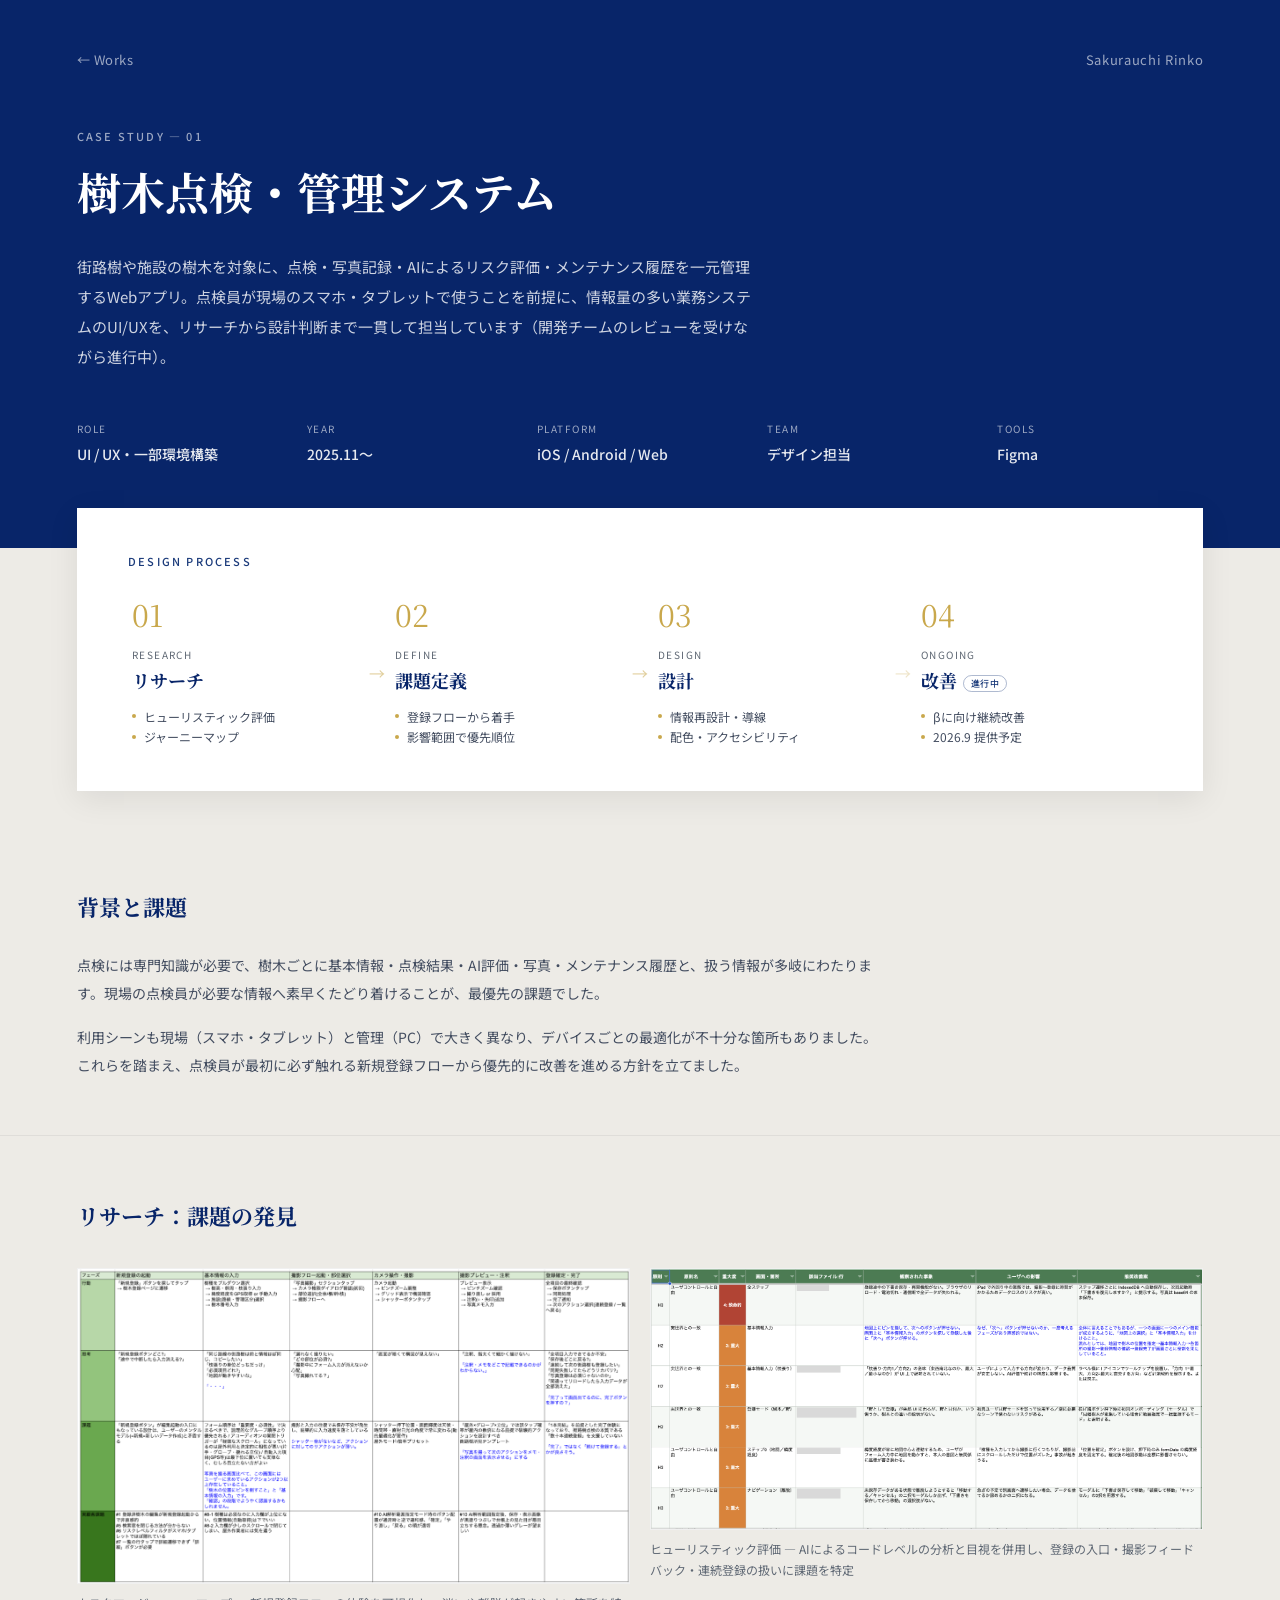
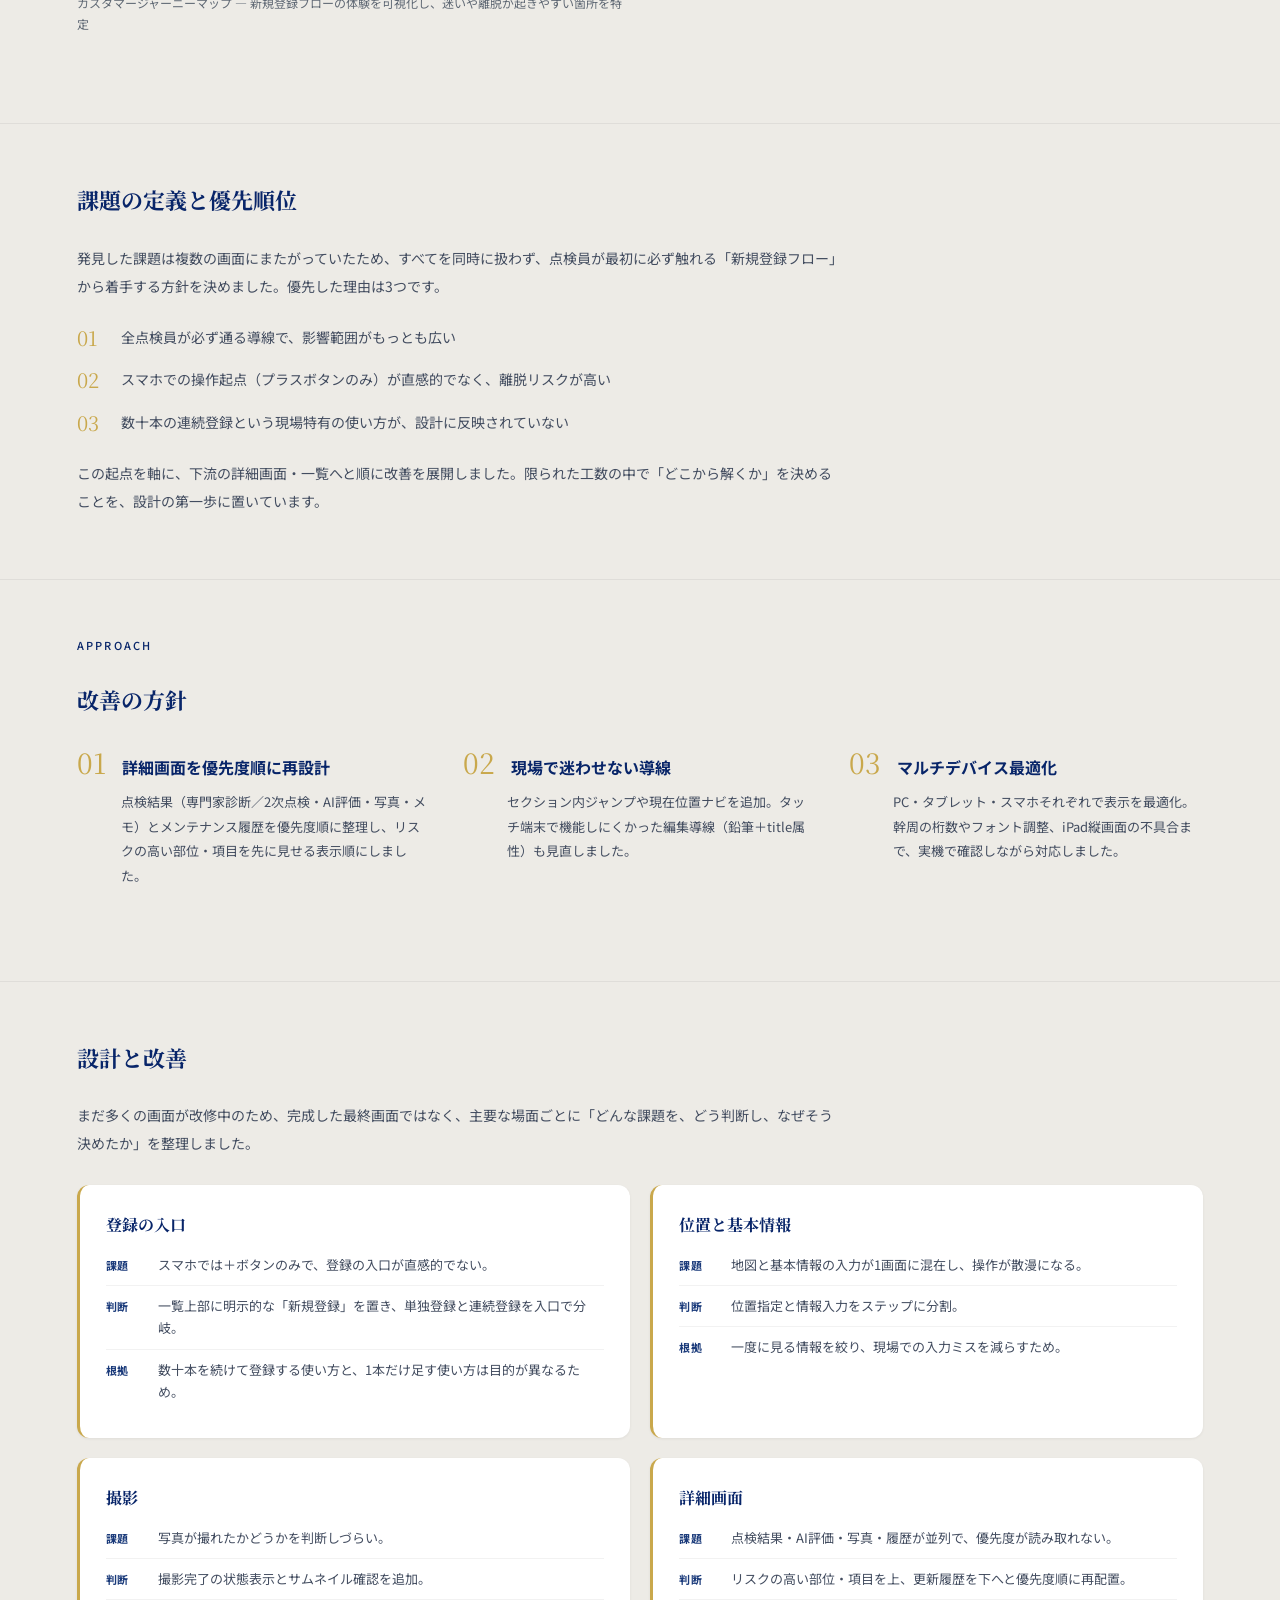
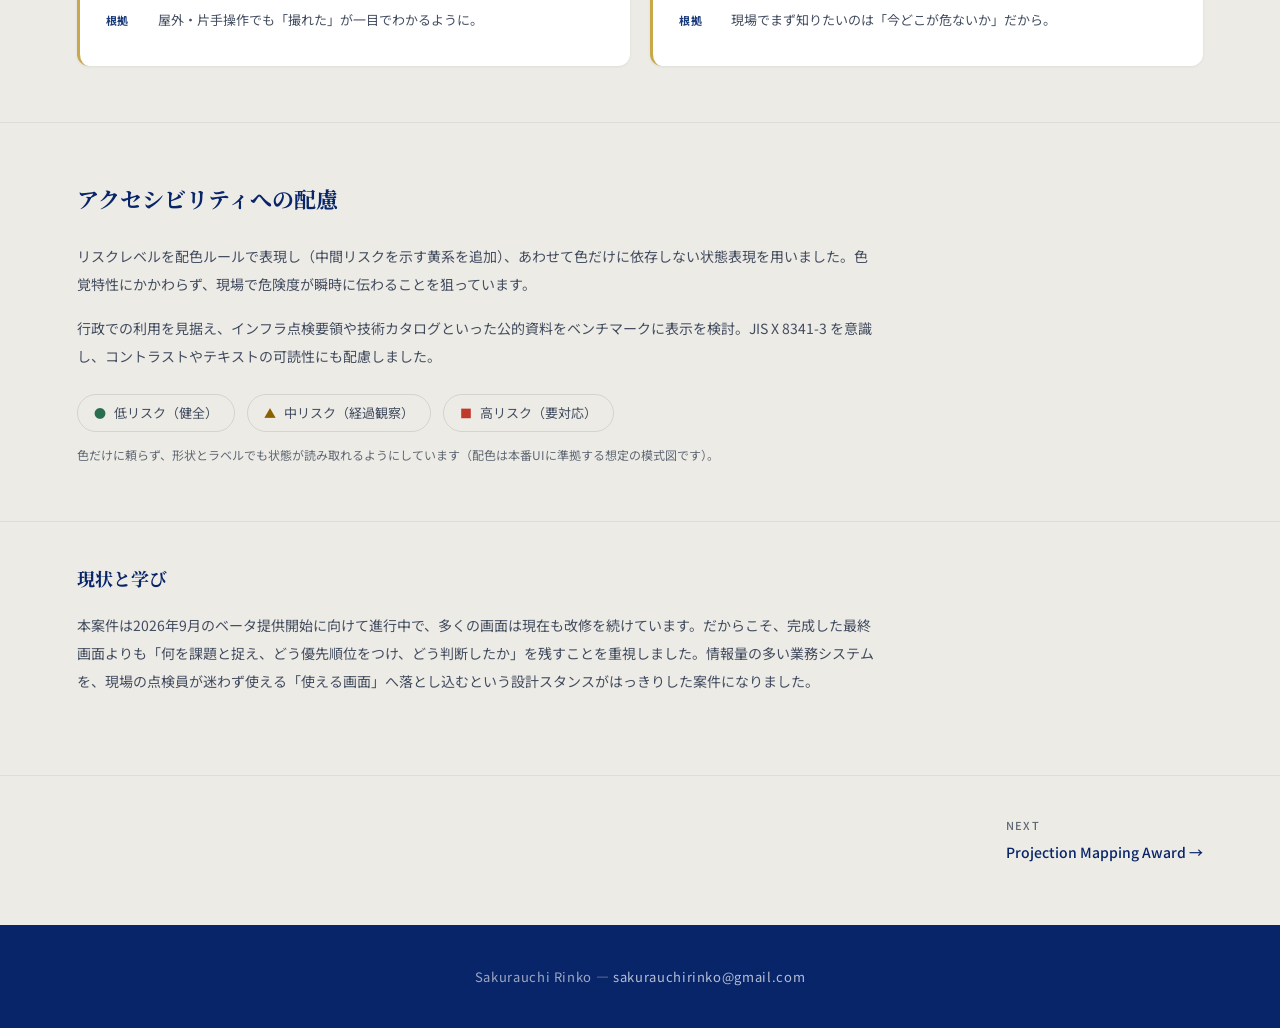
==== case01.html @ c433dda2 "Add portfolio site UI/UX・Webデザイン・グラフィックのポートフォリオ（静的HTML/CSS）。 トップページとケーススタディ4件で構成。  - 全ページで WCAG 2.1 " ====
<!DOCTYPE html>
<html lang="ja">
<head>
<meta charset="UTF-8">
<meta name="viewport" content="width=device-width, initial-scale=1.0">
<title>樹木点検・管理システム — Sakurauchi Rinko</title>
<meta name="description" content="樹木の点検・写真記録・AIリスク評価を一元管理する業務Webアプリのケーススタディ。ヒューリスティック評価とジャーニーマップによるリサーチから、課題の優先順位づけ、設計判断までを担当。">
<link rel="preconnect" href="https://fonts.googleapis.com">
<link rel="preconnect" href="https://fonts.gstatic.com" crossorigin>
<link href="https://fonts.googleapis.com/css2?family=Noto+Sans+JP:wght@300;400;500;700&family=Noto+Serif+JP:wght@400;700&display=swap" rel="stylesheet">
<link rel="stylesheet" href="style.css">
<style>
/* ── case01 rebuild: scoped styles (uses the tokens defined on :root in style.css) ── */

/* Hero: process overview diagram */
.process-hero {
  margin: 0 var(--content-px);
  transform: translateY(-40px);
  background: var(--white);
  box-shadow: 0 8px 30px rgba(0,0,0,0.08);
  padding: 44px clamp(24px, 4vw, 56px);
}
.process-hero__eyebrow {
  font-size: 11px; letter-spacing: 0.2em; font-weight: 500;
  color: var(--label); text-transform: uppercase; margin-bottom: 28px;
}
.process-flow { display: flex; align-items: flex-start; gap: 6px; }
.process-step { flex: 1 1 0; padding: 0 4px; min-width: 0; }
.process-step__num {
  font-family: var(--serif); font-size: 30px; font-weight: 400;
  color: var(--gold); line-height: 1;
}
.process-step__en {
  font-size: 10px; letter-spacing: 0.14em; color: var(--text-muted);
  text-transform: uppercase; margin-top: 12px;
}
.process-step__title {
  font-family: var(--serif); font-size: 18px; font-weight: 700;
  color: var(--navy); margin: 4px 0 14px; line-height: 1.35;
}
.process-step__tag {
  font-family: var(--sans); font-size: 9px; font-weight: 500;
  letter-spacing: 0.04em; color: var(--label);
  border: 1px solid rgba(26,58,122,0.35); border-radius: 100px;
  padding: 1px 7px; margin-left: 6px; white-space: nowrap; vertical-align: middle;
}
.process-step__list { list-style: none; }
.process-step__list li {
  font-size: 12px; line-height: 1.7; color: var(--text-body);
  position: relative; padding-left: 12px;
}
.process-step__list li::before {
  content: ''; position: absolute; left: 0; top: 0.65em;
  width: 4px; height: 4px; border-radius: 50%; background: var(--gold);
}
.process-arrow {
  align-self: center; color: var(--gold); font-size: 16px;
  flex: 0 0 auto; opacity: 0.55; line-height: 1;
}
.process-arrow--dim { opacity: 0.3; }

/* Narrative blocks */
.cs-block { padding: 56px var(--content-px); border-top: 1px solid rgba(0,0,0,0.06); }
.cs-block--flush { border-top: none; }
.cs-block__inner { max-width: 800px; }
.cs-block__inner--wide { max-width: none; }
.cs-lead { font-size: 14px; line-height: 2; max-width: 760px; margin-bottom: 8px; }

/* Prioritisation reasons */
.cs-reasons { list-style: none; margin: 24px 0; }
.cs-reasons li {
  position: relative; padding-left: 44px; margin-bottom: 16px;
  font-size: 14px; line-height: 1.9; color: var(--text-body);
  counter-increment: r;
}
.cs-reasons { counter-reset: r; }
.cs-reasons li::before {
  content: "0" counter(r);
  position: absolute; left: 0; top: 0;
  font-family: var(--serif); font-size: 20px; color: var(--gold); line-height: 1.4;
}

/* Design directions (reuses .approach-item from style.css) */
.cs-approach-grid { display: grid; grid-template-columns: repeat(3, 1fr); gap: 32px; margin-top: 28px; }

/* Design decisions: 課題 → 判断 → 根拠 cards */
.cs-decisions { display: grid; grid-template-columns: 1fr 1fr; gap: 20px; margin-top: 28px; }
.cs-decision {
  background: var(--white); border-radius: 12px; padding: 26px;
  box-shadow: var(--card-shadow); border-left: 3px solid var(--gold);
}
.cs-decision__title {
  font-family: var(--serif); font-size: 16px; font-weight: 700;
  color: var(--navy); margin-bottom: 14px;
}
.cs-reason > div {
  display: grid; grid-template-columns: 40px 1fr; gap: 12px;
  padding: 9px 0; border-top: 1px solid rgba(0,0,0,0.05);
}
.cs-reason > div:first-child { border-top: none; padding-top: 0; }
.cs-reason dt {
  font-size: 11px; font-weight: 700; letter-spacing: 0.06em;
  color: var(--label); padding-top: 2px;
}
.cs-reason dd { font-size: 13px; line-height: 1.7; color: var(--text-body); }

/* Accessibility status chips */
.cs-status { display: flex; flex-wrap: wrap; gap: 12px; margin-top: 24px; }
.cs-status__item {
  display: flex; align-items: center; gap: 8px;
  border: 1px solid rgba(0,0,0,0.1); border-radius: 100px;
  padding: 6px 16px; font-size: 13px; color: var(--text-body);
}
.cs-status__sym { font-size: 12px; font-weight: 700; line-height: 1; }
.cs-status__cap { font-size: 12px; color: var(--text-muted); margin-top: 12px; }

@media (max-width: 768px) {
  .process-hero { margin: 0 16px; transform: translateY(-24px); padding: 30px 22px; }
  .process-flow { flex-wrap: wrap; gap: 8px 6px; }
  .process-step { flex: 0 0 calc(50% - 3px); margin-bottom: 18px; }
  .process-arrow { display: none; }
  .cs-approach-grid { grid-template-columns: 1fr; gap: 28px; }
  .cs-decisions { grid-template-columns: 1fr; }
}
</style>
</head>
<body>

<header class="case-header">
  <a href="index.html" class="case-header__back">← Works</a>
  <span class="case-header__name">Sakurauchi Rinko</span>
</header>

<section class="case-intro">
  <p class="case-intro__label">CASE STUDY — 01</p>
  <h1 class="case-intro__title">樹木点検・管理システム</h1>
  <p class="case-intro__desc">街路樹や施設の樹木を対象に、点検・写真記録・AIによるリスク評価・メンテナンス履歴を一元管理するWebアプリ。点検員が現場のスマホ・タブレットで使うことを前提に、情報量の多い業務システムのUI/UXを、リサーチから設計判断まで一貫して担当しています（開発チームのレビューを受けながら進行中）。</p>
  <div class="case-intro__meta">
    <div><p class="case-meta__label">ROLE</p><p class="case-meta__value">UI / UX・一部環境構築</p></div>
    <div><p class="case-meta__label">YEAR</p><p class="case-meta__value">2025.11〜</p></div>
    <div><p class="case-meta__label">PLATFORM</p><p class="case-meta__value">iOS / Android / Web</p></div>
    <div><p class="case-meta__label">TEAM</p><p class="case-meta__value">デザイン担当</p></div>
    <div><p class="case-meta__label">TOOLS</p><p class="case-meta__value">Figma</p></div>
  </div>
</section>

<!-- HERO: プロセス俯瞰図（リサーチ → 課題定義 → 設計 → 改善） -->
<div class="process-hero">
  <p class="process-hero__eyebrow">Design Process</p>
  <div class="process-flow">
    <div class="process-step">
      <span class="process-step__num" aria-hidden="true">01</span>
      <p class="process-step__en">Research</p>
      <p class="process-step__title">リサーチ</p>
      <ul class="process-step__list">
        <li>ヒューリスティック評価</li>
        <li>ジャーニーマップ</li>
      </ul>
    </div>
    <span class="process-arrow" aria-hidden="true">→</span>
    <div class="process-step">
      <span class="process-step__num" aria-hidden="true">02</span>
      <p class="process-step__en">Define</p>
      <p class="process-step__title">課題定義</p>
      <ul class="process-step__list">
        <li>登録フローから着手</li>
        <li>影響範囲で優先順位</li>
      </ul>
    </div>
    <span class="process-arrow" aria-hidden="true">→</span>
    <div class="process-step">
      <span class="process-step__num" aria-hidden="true">03</span>
      <p class="process-step__en">Design</p>
      <p class="process-step__title">設計</p>
      <ul class="process-step__list">
        <li>情報再設計・導線</li>
        <li>配色・アクセシビリティ</li>
      </ul>
    </div>
    <span class="process-arrow process-arrow--dim" aria-hidden="true">→</span>
    <div class="process-step">
      <span class="process-step__num" aria-hidden="true">04</span>
      <p class="process-step__en">Ongoing</p>
      <p class="process-step__title">改善<span class="process-step__tag">進行中</span></p>
      <ul class="process-step__list">
        <li>βに向け継続改善</li>
        <li>2026.9 提供予定</li>
      </ul>
    </div>
  </div>
</div>

<!-- 03 背景と課題 -->
<section class="cs-block cs-block--flush">
  <div class="cs-block__inner">
    <h2 class="overview__heading">背景と課題</h2>
    <div class="overview__text">
      <p>点検には専門知識が必要で、樹木ごとに基本情報・点検結果・AI評価・写真・メンテナンス履歴と、扱う情報が多岐にわたります。現場の点検員が必要な情報へ素早くたどり着けることが、最優先の課題でした。</p>
      <p>利用シーンも現場（スマホ・タブレット）と管理（PC）で大きく異なり、デバイスごとの最適化が不十分な箇所もありました。これらを踏まえ、点検員が最初に必ず触れる新規登録フローから優先的に改善を進める方針を立てました。</p>
    </div>
  </div>
</section>

<!-- 04 リサーチ：課題の発見 -->
<section class="case-screens">
  <h2 class="screens__heading">リサーチ：課題の発見</h2>
  <div class="screens__grid">
    <div class="screen-item">
      <div class="screen-item__img screen-item__img--landscape"><img src="images/case01-cjm.png" alt="カスタマージャーニーマップ — 新規登録フローの体験を可視化"></div>
      <p class="screen-item__caption">カスタマージャーニーマップ — 新規登録フローの体験を可視化し、迷いや離脱が起きやすい箇所を特定</p>
    </div>
    <div class="screen-item">
      <div class="screen-item__img screen-item__img--landscape"><img src="images/case01-heuristic.png" alt="ヒューリスティック評価 — 既存UIの操作性・視認性を評価"></div>
      <p class="screen-item__caption">ヒューリスティック評価 — AIによるコードレベルの分析と目視を併用し、登録の入口・撮影フィードバック・連続登録の扱いに課題を特定</p>
    </div>
  </div>
</section>

<!-- 05 課題の定義と優先順位 -->
<section class="cs-block">
  <div class="cs-block__inner">
    <h2 class="overview__heading">課題の定義と優先順位</h2>
    <p class="cs-lead">発見した課題は複数の画面にまたがっていたため、すべてを同時に扱わず、点検員が最初に必ず触れる「新規登録フロー」から着手する方針を決めました。優先した理由は3つです。</p>
    <ol class="cs-reasons">
      <li>全点検員が必ず通る導線で、影響範囲がもっとも広い</li>
      <li>スマホでの操作起点（プラスボタンのみ）が直感的でなく、離脱リスクが高い</li>
      <li>数十本の連続登録という現場特有の使い方が、設計に反映されていない</li>
    </ol>
    <p class="cs-lead">この起点を軸に、下流の詳細画面・一覧へと順に改善を展開しました。限られた工数の中で「どこから解くか」を決めることを、設計の第一歩に置いています。</p>
  </div>
</section>

<!-- 06 改善の方針 -->
<section class="cs-block">
  <div class="cs-block__inner cs-block__inner--wide">
    <p class="section-label" style="color: var(--navy);">APPROACH</p>
    <h2 class="overview__heading">改善の方針</h2>
    <div class="cs-approach-grid">
      <div class="approach-item">
        <div class="approach-item__header">
          <span class="approach-item__num" aria-hidden="true">01</span>
          <span class="approach-item__title">詳細画面を優先度順に再設計</span>
        </div>
        <p class="approach-item__text">点検結果（専門家診断／2次点検・AI評価・写真・メモ）とメンテナンス履歴を優先度順に整理し、リスクの高い部位・項目を先に見せる表示順にしました。</p>
      </div>
      <div class="approach-item">
        <div class="approach-item__header">
          <span class="approach-item__num" aria-hidden="true">02</span>
          <span class="approach-item__title">現場で迷わせない導線</span>
        </div>
        <p class="approach-item__text">セクション内ジャンプや現在位置ナビを追加。タッチ端末で機能しにくかった編集導線（鉛筆＋title属性）も見直しました。</p>
      </div>
      <div class="approach-item">
        <div class="approach-item__header">
          <span class="approach-item__num" aria-hidden="true">03</span>
          <span class="approach-item__title">マルチデバイス最適化</span>
        </div>
        <p class="approach-item__text">PC・タブレット・スマホそれぞれで表示を最適化。幹周の桁数やフォント調整、iPad縦画面の不具合まで、実機で確認しながら対応しました。</p>
      </div>
    </div>
  </div>
</section>

<!-- 07 設計と改善（課題 → 判断 → 根拠） -->
<section class="cs-block">
  <div class="cs-block__inner cs-block__inner--wide">
    <h2 class="overview__heading">設計と改善</h2>
    <p class="cs-lead">まだ多くの画面が改修中のため、完成した最終画面ではなく、主要な場面ごとに「どんな課題を、どう判断し、なぜそう決めたか」を整理しました。</p>
    <!-- ▼ 各カードの上に Before/After 画像やワイヤーフレームを差し込むと、さらに厚みが出ます（無くても成立するよう文章で完結させています） -->
    <div class="cs-decisions">
      <div class="cs-decision">
        <p class="cs-decision__title">登録の入口</p>
        <dl class="cs-reason">
          <div><dt>課題</dt><dd>スマホでは＋ボタンのみで、登録の入口が直感的でない。</dd></div>
          <div><dt>判断</dt><dd>一覧上部に明示的な「新規登録」を置き、単独登録と連続登録を入口で分岐。</dd></div>
          <div><dt>根拠</dt><dd>数十本を続けて登録する使い方と、1本だけ足す使い方は目的が異なるため。</dd></div>
        </dl>
      </div>
      <div class="cs-decision">
        <p class="cs-decision__title">位置と基本情報</p>
        <dl class="cs-reason">
          <div><dt>課題</dt><dd>地図と基本情報の入力が1画面に混在し、操作が散漫になる。</dd></div>
          <div><dt>判断</dt><dd>位置指定と情報入力をステップに分割。</dd></div>
          <div><dt>根拠</dt><dd>一度に見る情報を絞り、現場での入力ミスを減らすため。</dd></div>
        </dl>
      </div>
      <div class="cs-decision">
        <p class="cs-decision__title">撮影</p>
        <dl class="cs-reason">
          <div><dt>課題</dt><dd>写真が撮れたかどうかを判断しづらい。</dd></div>
          <div><dt>判断</dt><dd>撮影完了の状態表示とサムネイル確認を追加。</dd></div>
          <div><dt>根拠</dt><dd>屋外・片手操作でも「撮れた」が一目でわかるように。</dd></div>
        </dl>
      </div>
      <div class="cs-decision">
        <p class="cs-decision__title">詳細画面</p>
        <dl class="cs-reason">
          <div><dt>課題</dt><dd>点検結果・AI評価・写真・履歴が並列で、優先度が読み取れない。</dd></div>
          <div><dt>判断</dt><dd>リスクの高い部位・項目を上、更新履歴を下へと優先度順に再配置。</dd></div>
          <div><dt>根拠</dt><dd>現場でまず知りたいのは「今どこが危ないか」だから。</dd></div>
        </dl>
      </div>
    </div>
  </div>
</section>

<!-- 08 アクセシビリティへの配慮 -->
<section class="cs-block">
  <div class="cs-block__inner">
    <h2 class="overview__heading">アクセシビリティへの配慮</h2>
    <div class="overview__text">
      <p>リスクレベルを配色ルールで表現し（中間リスクを示す黄系を追加）、あわせて色だけに依存しない状態表現を用いました。色覚特性にかかわらず、現場で危険度が瞬時に伝わることを狙っています。</p>
      <p>行政での利用を見据え、インフラ点検要領や技術カタログといった公的資料をベンチマークに表示を検討。JIS X 8341-3 を意識し、コントラストやテキストの可読性にも配慮しました。</p>
    </div>
    <div class="cs-status">
      <div class="cs-status__item"><span class="cs-status__sym" style="color:#2a6e50;">●</span> 低リスク（健全）</div>
      <div class="cs-status__item"><span class="cs-status__sym" style="color:#8a6000;">▲</span> 中リスク（経過観察）</div>
      <div class="cs-status__item"><span class="cs-status__sym" style="color:#c0392b;">■</span> 高リスク（要対応）</div>
    </div>
    <p class="cs-status__cap">色だけに頼らず、形状とラベルでも状態が読み取れるようにしています（配色は本番UIに準拠する想定の模式図です）。</p>
  </div>
</section>

<!-- 09 現状と学び -->
<section class="case-results">
  <h2 class="results__heading">現状と学び</h2>
  <p class="results__text">本案件は2026年9月のベータ提供開始に向けて進行中で、多くの画面は現在も改修を続けています。だからこそ、完成した最終画面よりも「何を課題と捉え、どう優先順位をつけ、どう判断したか」を残すことを重視しました。情報量の多い業務システムを、現場の点検員が迷わず使える「使える画面」へ落とし込むという設計スタンスがはっきりした案件になりました。</p>
</section>

<nav class="case-nav">
  <span class="case-nav__link case-nav__link--disabled"></span>
  <a href="case02.html" class="case-nav__link"><span class="case-nav__small">NEXT</span>Projection Mapping Award →</a>
</nav>

<footer class="case-footer">
  <p class="case-footer__text">Sakurauchi Rinko — <a href="mailto:sakurauchirinko@gmail.com">sakurauchirinko@gmail.com</a></p>
</footer>

</body>
</html>
---- style.css ----
*, *::before, *::after { margin: 0; padding: 0; box-sizing: border-box; }

:root {
  --navy: #082569;
  --navy-light: #1a3a7a;
  /* 小さな機能ラベル用。白背景で 10.9:1（WCAG AAA） */
  --label: #1a3a7a;
  /* ゴールドは白背景で 2.28:1。大きな装飾数字・罫線などのアクセント専用 */
  --gold: #C9A84C;
  --warm-bg: #EDEBE6;
  --white: #FFFFFF;
  --text-dark: #2a2a2a;
  --text-body: #434D60;
  /* ベージュ地（--warm-bg）でも 4.74:1 を確保 */
  --text-muted: #5f6874;
  --card-shadow: 0 1px 3px rgba(0,0,0,0.06);
  --serif: 'Noto Serif JP', serif;
  --sans: 'Noto Sans JP', sans-serif;
  --content-px: clamp(24px, 6vw, 120px);
}

html { scroll-behavior: smooth; }

body {
  font-family: var(--sans);
  color: var(--text-body);
  line-height: 1.8;
  font-size: 15px;
  background: var(--warm-bg);
  -webkit-font-smoothing: antialiased;
}

img { max-width: 100%; height: auto; display: block; }
a { color: inherit; }

.section-label {
  font-size: 11px;
  letter-spacing: 0.2em;
  font-weight: 500;
  margin-bottom: 24px;
  text-transform: uppercase;
}

/* ===== Hero (index) ===== */
.hero {
  background: var(--navy);
  color: var(--white);
  min-height: 100vh;
  display: flex;
  flex-direction: column;
  justify-content: flex-end;
  padding: 60px var(--content-px);
  position: relative;
  overflow: hidden;
}

#hero-canvas {
  position: absolute;
  top: 0;
  left: 0;
  width: 100%;
  height: 100%;
  pointer-events: none;
}

.hero__label {
  font-size: 12px;
  letter-spacing: 0.2em;
  color: rgba(255,255,255,0.6);
  margin-bottom: auto;
}

.hero__tags {
  display: flex;
  gap: 12px;
  flex-wrap: wrap;
  margin-bottom: 48px;
}

.hero__tag {
  font-size: 13px;
  letter-spacing: 0.04em;
  padding: 6px 20px;
  border: 1px solid rgba(255,255,255,0.3);
  border-radius: 100px;
}

.hero__name {
  font-family: var(--sans);
  font-size: clamp(28px, 4vw, 42px);
  font-weight: 400;
  letter-spacing: 0.05em;
  margin-bottom: 8px;
}

.hero__sub {
  font-size: 13px;
  letter-spacing: 0.12em;
  color: rgba(255,255,255,0.6);
}

/* ===== About ===== */
.about {
  background: var(--navy);
  color: var(--white);
  padding: 80px var(--content-px) 100px;
}

.about__grid {
  display: grid;
  grid-template-columns: 1fr 1fr;
  gap: 80px;
}

.about__heading {
  font-family: var(--serif);
  font-size: clamp(24px, 3vw, 34px);
  font-weight: 400;
  line-height: 1.5;
  margin-bottom: 40px;
  color: var(--white);
}

.about__text {
  font-size: 14px;
  line-height: 2;
  color: rgba(255,255,255,0.75);
}

.about__text p + p { margin-top: 16px; }

.skills-section { margin-bottom: 32px; }

.skills-label {
  font-size: 11px;
  letter-spacing: 0.15em;
  font-weight: 500;
  margin-bottom: 12px;
  color: rgba(255,255,255,0.6);
}

.skills-tags {
  display: flex;
  flex-wrap: wrap;
  gap: 8px;
}

.skill-tag {
  font-size: 13px;
  padding: 5px 14px;
  border: 1px solid rgba(255,255,255,0.2);
  border-radius: 100px;
  color: rgba(255,255,255,0.8);
}

.about__study {
  font-size: 13px;
  color: rgba(255,255,255,0.6);
  margin-top: 24px;
}

.about__contact {
  margin-top: 16px;
  font-size: 14px;
  color: rgba(255,255,255,0.6);
}

.about__contact a {
  color: rgba(255,255,255,0.8);
  text-decoration: none;
}

/* ===== Works ===== */
.works {
  padding: 100px var(--content-px);
}

.works .section-label { color: var(--navy); }

.works__heading {
  font-family: var(--serif);
  font-size: clamp(24px, 3vw, 34px);
  font-weight: 700;
  color: var(--navy);
  margin-bottom: 8px;
}

.works__sub {
  color: var(--text-muted);
  font-size: 14px;
  margin-bottom: 48px;
}

.works__grid {
  display: grid;
  grid-template-columns: 1fr 1fr;
  gap: 24px;
}

.work-card {
  background: var(--white);
  border-radius: 12px;
  padding: 36px 32px;
  box-shadow: var(--card-shadow);
  text-decoration: none;
  color: inherit;
  transition: box-shadow 0.2s, transform 0.2s;
  display: block;
}

.work-card:hover {
  box-shadow: 0 4px 16px rgba(0,0,0,0.08);
  transform: translateY(-2px);
}

.work-card--featured { border-left: 3px solid var(--gold); }

.work-card__header {
  display: flex;
  justify-content: space-between;
  align-items: flex-start;
  margin-bottom: 16px;
}

.work-card__num {
  font-family: var(--serif);
  font-size: 28px;
  font-weight: 400;
  color: var(--gold);
  line-height: 1;
}

.work-card__badge {
  font-size: 11px;
  letter-spacing: 0.08em;
  padding: 4px 14px;
  background: var(--navy);
  color: var(--white);
  border-radius: 100px;
}

.work-card__title {
  font-family: var(--serif);
  font-size: 18px;
  font-weight: 700;
  color: var(--navy);
  margin-bottom: 12px;
  line-height: 1.4;
}

.work-card__desc {
  font-size: 13px;
  line-height: 1.8;
  color: var(--text-muted);
}

/* ===== Footer ===== */
.footer {
  background: var(--navy);
  color: var(--white);
  padding: 100px var(--content-px);
  text-align: center;
}

.footer__thanks {
  font-family: var(--serif);
  font-size: clamp(22px, 3vw, 32px);
  font-weight: 400;
  margin-bottom: 32px;
}

.footer__contact {
  font-size: 15px;
  margin-bottom: 8px;
}

.footer__contact a {
  color: var(--white);
  text-decoration: none;
}

.footer__sub {
  font-size: 12px;
  letter-spacing: 0.12em;
  color: rgba(255,255,255,0.6);
  margin-top: 48px;
}

/* ===== Case Study Pages ===== */
.case-header {
  background: var(--navy);
  padding: 48px var(--content-px) 56px;
  display: flex;
  justify-content: space-between;
  align-items: center;
}

.case-header__back {
  font-size: 13px;
  color: rgba(255,255,255,0.6);
  text-decoration: none;
  letter-spacing: 0.04em;
  transition: color 0.15s;
}

.case-header__back:hover { color: var(--white); }

.case-header__name {
  font-size: 13px;
  color: rgba(255,255,255,0.6);
  letter-spacing: 0.05em;
}

.case-intro {
  background: var(--navy);
  color: var(--white);
  padding: 0 var(--content-px) 80px;
}

.case-intro__label {
  font-size: 11px;
  letter-spacing: 0.2em;
  font-weight: 500;
  margin-bottom: 16px;
  color: rgba(255,255,255,0.6);
}

.case-intro__title {
  font-family: var(--serif);
  font-size: clamp(28px, 4vw, 44px);
  font-weight: 700;
  line-height: 1.3;
  margin-bottom: 32px;
}

.case-intro__desc {
  font-size: 15px;
  line-height: 2;
  max-width: 680px;
  color: rgba(255,255,255,0.8);
  margin-bottom: 48px;
}

.case-intro__meta {
  display: grid;
  grid-template-columns: repeat(auto-fit, minmax(140px, 1fr));
  gap: 24px;
}

.case-meta__label {
  font-size: 10px;
  letter-spacing: 0.15em;
  color: rgba(255,255,255,0.6);
  text-transform: uppercase;
  margin-bottom: 4px;
}

.case-meta__value {
  font-size: 14px;
  font-weight: 500;
  color: rgba(255,255,255,0.9);
}

.case-hero-img {
  margin: 0 var(--content-px);
  transform: translateY(-40px);
  border-radius: 0;
  overflow: hidden;
  background: var(--white);
  box-shadow: 0 8px 30px rgba(0,0,0,0.08);
  aspect-ratio: 16 / 9;
  display: flex;
  align-items: center;
  justify-content: center;
  color: var(--text-muted);
  font-size: 13px;
}

.case-hero-img img {
  width: 100%;
  height: auto;
  display: block;
}

.case-hero-img:has(img) {
  aspect-ratio: auto;
}

.case-hero-img--narrow {
  max-width: 560px;
  margin-left: auto;
  margin-right: auto;
}

.case-hero-pair {
  display: grid;
  grid-template-columns: 1fr 1fr;
  gap: 20px;
  margin: 0 var(--content-px);
  transform: translateY(-40px);
}

.case-hero-img--pair {
  margin: 0;
  transform: none;
}

.case-section .case-hero-pair {
  transform: none;
}

.case-section .case-hero-img {
  transform: none;
}

@media (max-width: 768px) {
  .case-hero-pair { grid-template-columns: 1fr; }
}

/* Body */
.case-body {
  display: grid;
  grid-template-columns: 1fr 1fr;
  gap: 80px;
  padding: 40px var(--content-px) 80px;
}

.overview__heading {
  font-family: var(--serif);
  font-size: 22px;
  font-weight: 700;
  color: var(--navy);
  margin-bottom: 24px;
}

.overview__text {
  font-size: 14px;
  line-height: 2;
}

.overview__text p + p { margin-top: 16px; }

.approach-item { margin-bottom: 36px; }
.approach-item:last-child { margin-bottom: 0; }

.approach-item__header {
  display: flex;
  align-items: baseline;
  gap: 16px;
  margin-bottom: 12px;
}

.approach-item__num {
  font-family: var(--serif);
  font-size: 28px;
  color: var(--gold);
  line-height: 1;
  flex-shrink: 0;
}

.approach-item__title {
  font-size: 16px;
  font-weight: 700;
  color: var(--navy);
  line-height: 1.4;
}

.approach-item__text {
  font-size: 13px;
  line-height: 1.9;
  color: var(--text-body);
  padding-left: 44px;
}

/* Case section divider */
.case-section {
  border-top: 1px solid rgba(0,0,0,0.06);
}

.case-section:first-of-type {
  border-top: none;
}

.case-section__header {
  padding: 60px var(--content-px) 0;
  display: flex;
  align-items: baseline;
  gap: 20px;
  margin-bottom: 40px;
}

.case-section__num {
  font-family: var(--serif);
  font-size: 32px;
  color: var(--gold);
  line-height: 1;
  flex-shrink: 0;
}

.case-section__title {
  font-family: var(--serif);
  font-size: 22px;
  font-weight: 700;
  color: var(--navy);
  line-height: 1.3;
}

.case-section__sub {
  font-size: 13px;
  color: var(--text-muted);
  letter-spacing: 0.04em;
}

/* Screens */
.case-screens {
  padding: 60px var(--content-px) 40px;
  border-top: 1px solid rgba(0,0,0,0.06);
}

.screens__heading {
  font-family: var(--serif);
  font-size: 22px;
  font-weight: 700;
  color: var(--navy);
  margin-bottom: 32px;
}

.screens__grid {
  display: grid;
  grid-template-columns: repeat(auto-fit, minmax(240px, 1fr));
  gap: 20px;
  margin-bottom: 48px;
}

.screens__grid--side {
  grid-template-columns: 1fr 1fr;
  align-items: start;
}

.screens__stack {
  display: flex;
  flex-direction: column;
  gap: 20px;
}

@media (max-width: 768px) {
  .screens__grid--side { grid-template-columns: 1fr; }
}

.screen-item__img {
  aspect-ratio: 3 / 4;
  background: var(--white);
  border-radius: 0;
  border: 1px solid rgba(0,0,0,0.06);
  display: flex;
  align-items: center;
  justify-content: center;
  color: var(--text-muted);
  font-size: 12px;
  margin-bottom: 8px;
  overflow: hidden;
}

.screen-item__img--landscape { aspect-ratio: 16 / 10; }

.screen-item__img img {
  width: 100%;
  height: auto;
  display: block;
}

.screen-item__img:has(img) {
  aspect-ratio: auto;
}

.screen-item__caption {
  font-size: 12px;
  color: var(--text-muted);
}

/* Results */
.case-results {
  padding: 40px var(--content-px) 80px;
  border-top: 1px solid rgba(0,0,0,0.06);
}

.results__heading {
  font-family: var(--serif);
  font-size: 18px;
  font-weight: 700;
  color: var(--navy);
  margin-bottom: 16px;
}

.results__text {
  font-size: 14px;
  line-height: 2;
  max-width: 800px;
}

/* Case nav */
.case-nav {
  display: flex;
  justify-content: space-between;
  padding: 40px var(--content-px) 60px;
  border-top: 1px solid rgba(0,0,0,0.06);
}

.case-nav__link {
  text-decoration: none;
  color: var(--navy);
  font-size: 14px;
  font-weight: 500;
  transition: color 0.15s;
}

.case-nav__link:hover {
  color: var(--navy-light);
  text-decoration: underline;
  text-decoration-color: var(--gold);
  text-underline-offset: 4px;
}

.case-nav__link--disabled {
  visibility: hidden;
}

.case-nav__small {
  font-size: 11px;
  color: var(--text-muted);
  letter-spacing: 0.1em;
  display: block;
  margin-bottom: 4px;
}

/* Case footer (compact) */
.case-footer {
  background: var(--navy);
  color: var(--white);
  padding: 40px var(--content-px);
  text-align: center;
}

.case-footer__text {
  font-size: 13px;
  color: rgba(255,255,255,0.6);
  letter-spacing: 0.05em;
}

.case-footer__text a {
  color: rgba(255,255,255,0.7);
  text-decoration: none;
}

/* ===== Responsive ===== */
@media (max-width: 768px) {
  .about__grid { grid-template-columns: 1fr; gap: 48px; }
  .works__grid { grid-template-columns: 1fr; }
  .case-body { grid-template-columns: 1fr; gap: 48px; }
  .case-intro__meta { grid-template-columns: repeat(2, 1fr); }
  .approach-item__text { padding-left: 0; }
  .case-hero-img { margin: 0 16px; transform: translateY(-24px); }
}

@media (prefers-reduced-motion: reduce) {
  html { scroll-behavior: auto; }
  .work-card { transition: none; }
}
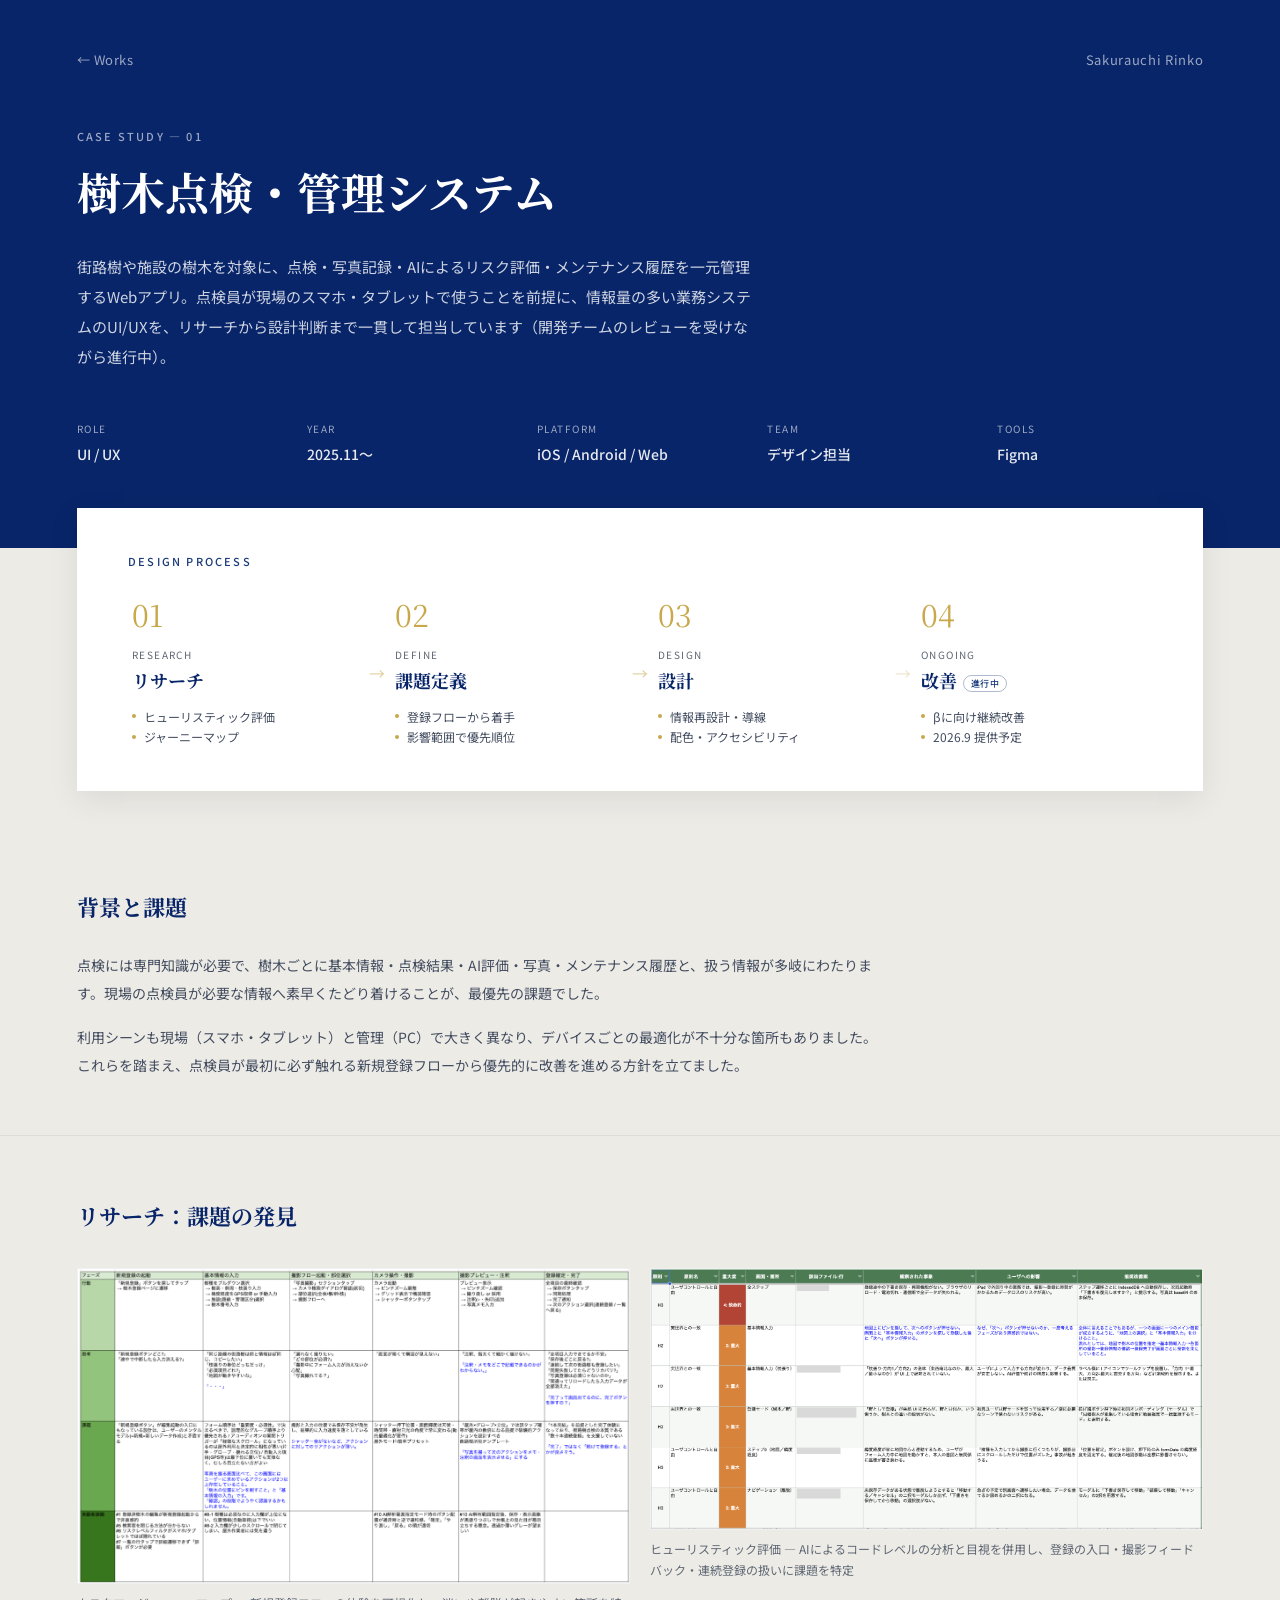
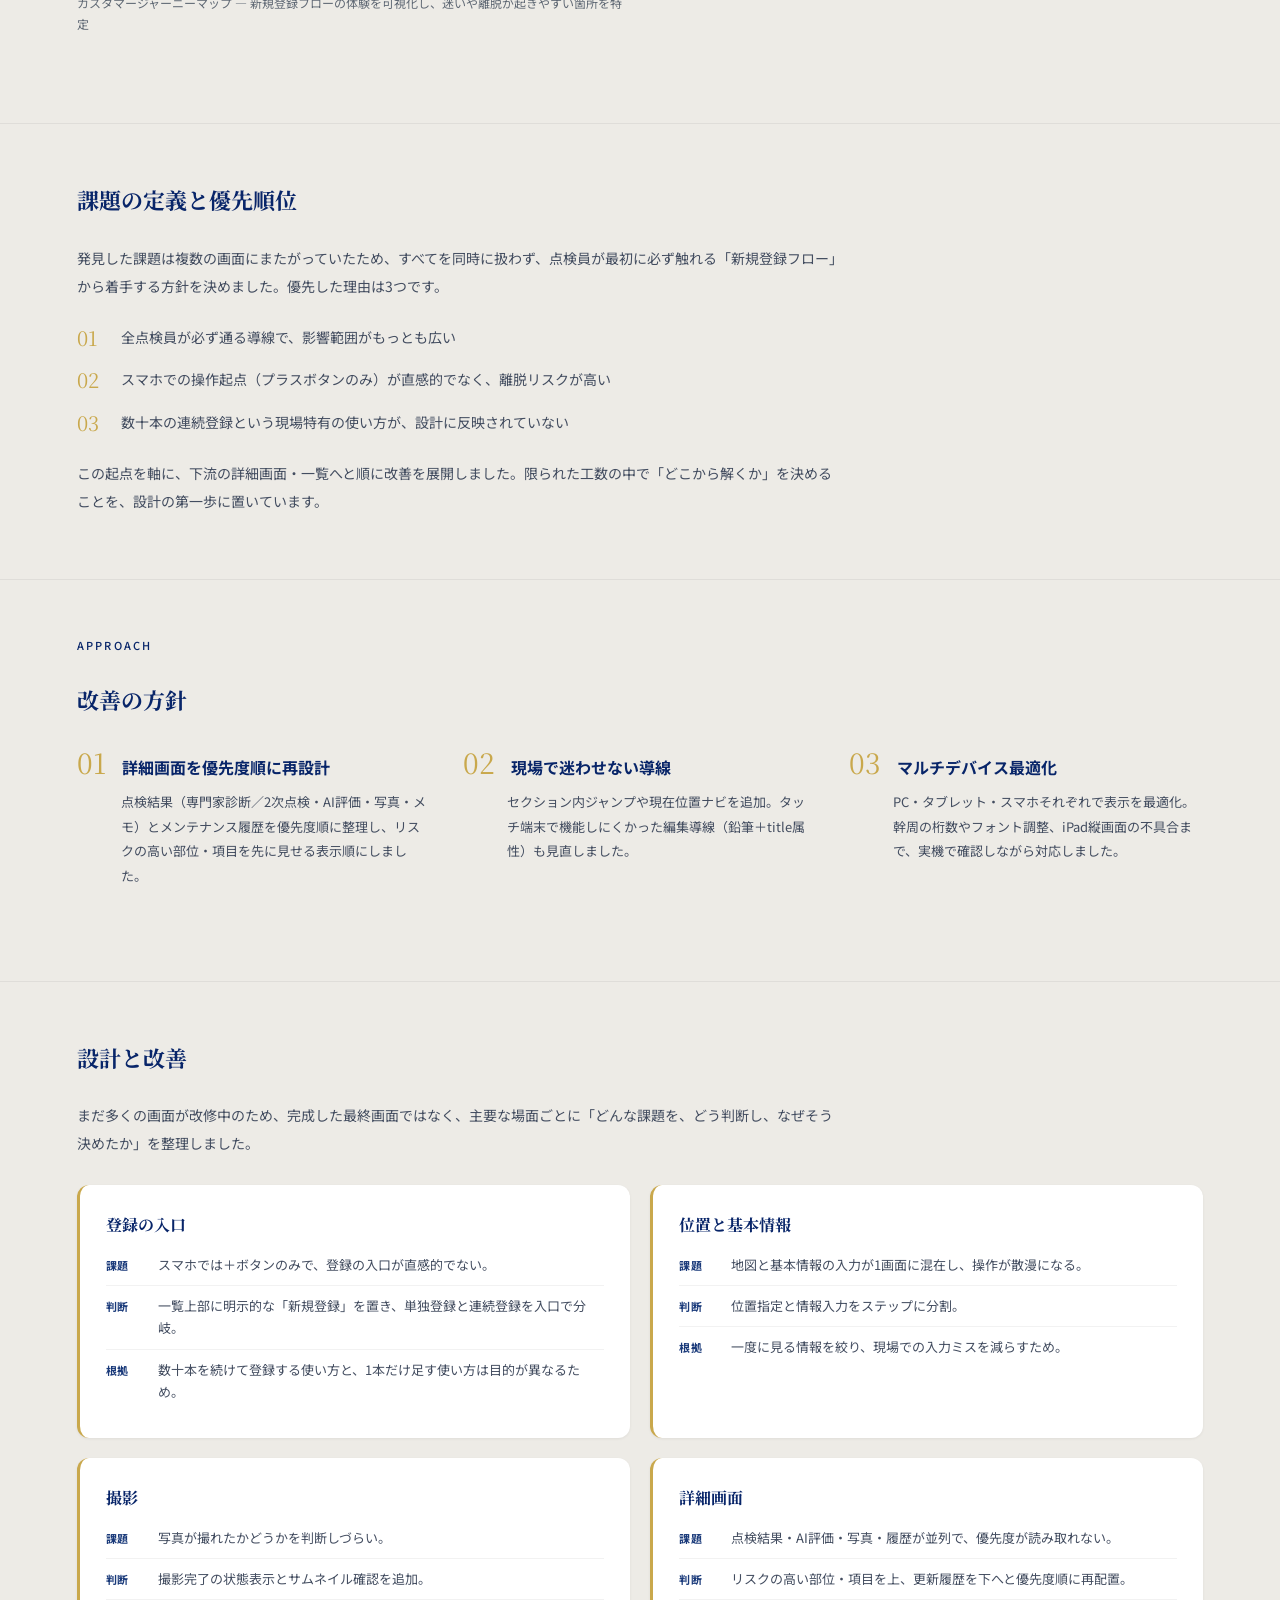
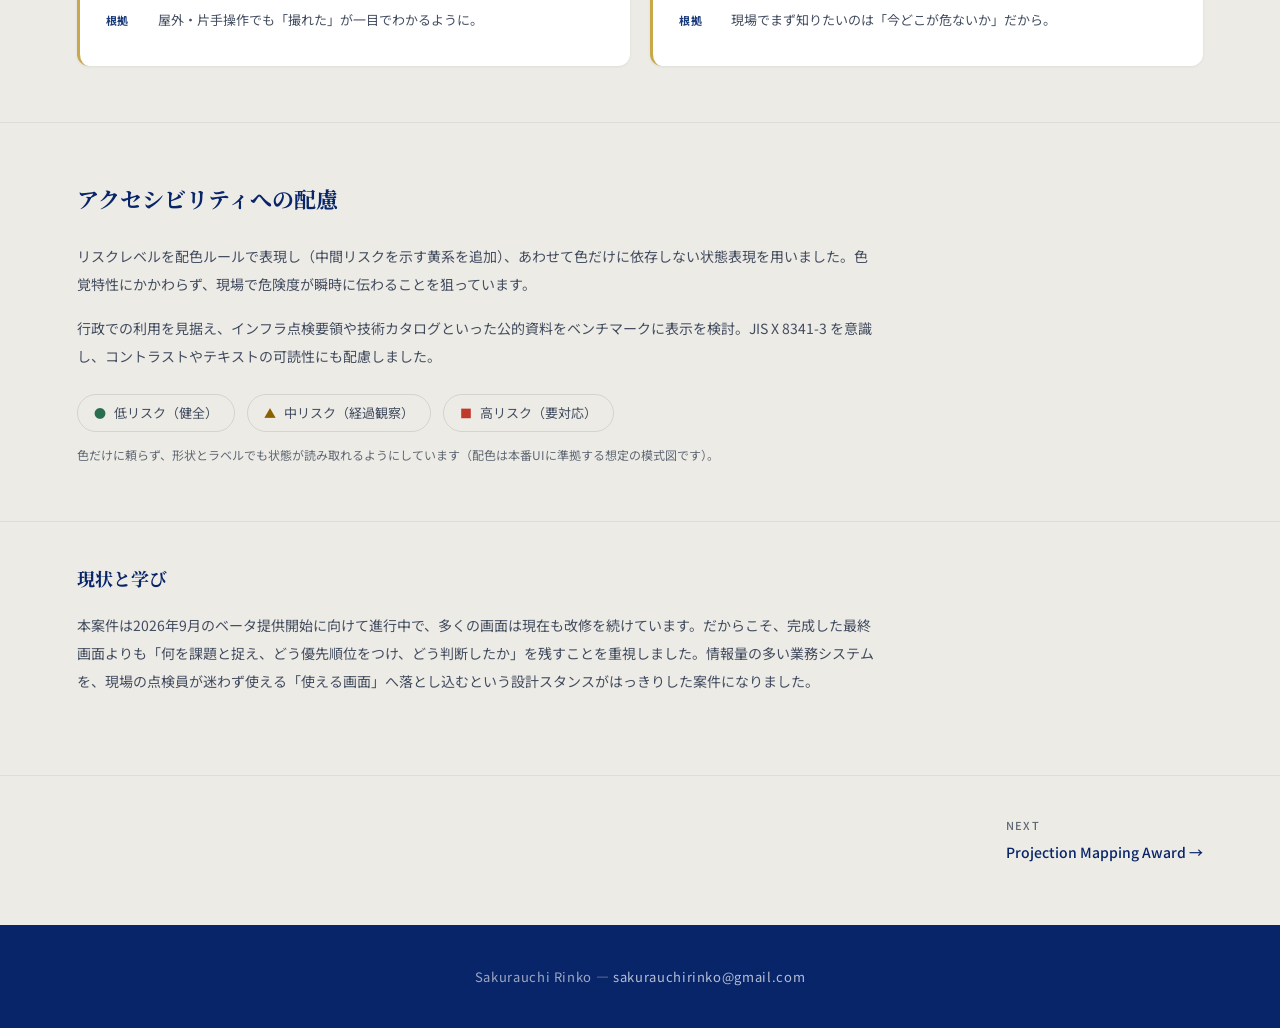
==== commit 4aa7f842: "Remove environment setup from case01 role Co-Authored-By: Claude Opus 5 <noreply@anthropic.com>" ====
--- a/case01.html
+++ b/case01.html
@@ -136,7 +136,7 @@
   <h1 class="case-intro__title">樹木点検・管理システム</h1>
   <p class="case-intro__desc">街路樹や施設の樹木を対象に、点検・写真記録・AIによるリスク評価・メンテナンス履歴を一元管理するWebアプリ。点検員が現場のスマホ・タブレットで使うことを前提に、情報量の多い業務システムのUI/UXを、リサーチから設計判断まで一貫して担当しています（開発チームのレビューを受けながら進行中）。</p>
   <div class="case-intro__meta">
-    <div><p class="case-meta__label">ROLE</p><p class="case-meta__value">UI / UX・一部環境構築</p></div>
+    <div><p class="case-meta__label">ROLE</p><p class="case-meta__value">UI / UX</p></div>
     <div><p class="case-meta__label">YEAR</p><p class="case-meta__value">2025.11〜</p></div>
     <div><p class="case-meta__label">PLATFORM</p><p class="case-meta__value">iOS / Android / Web</p></div>
     <div><p class="case-meta__label">TEAM</p><p class="case-meta__value">デザイン担当</p></div>
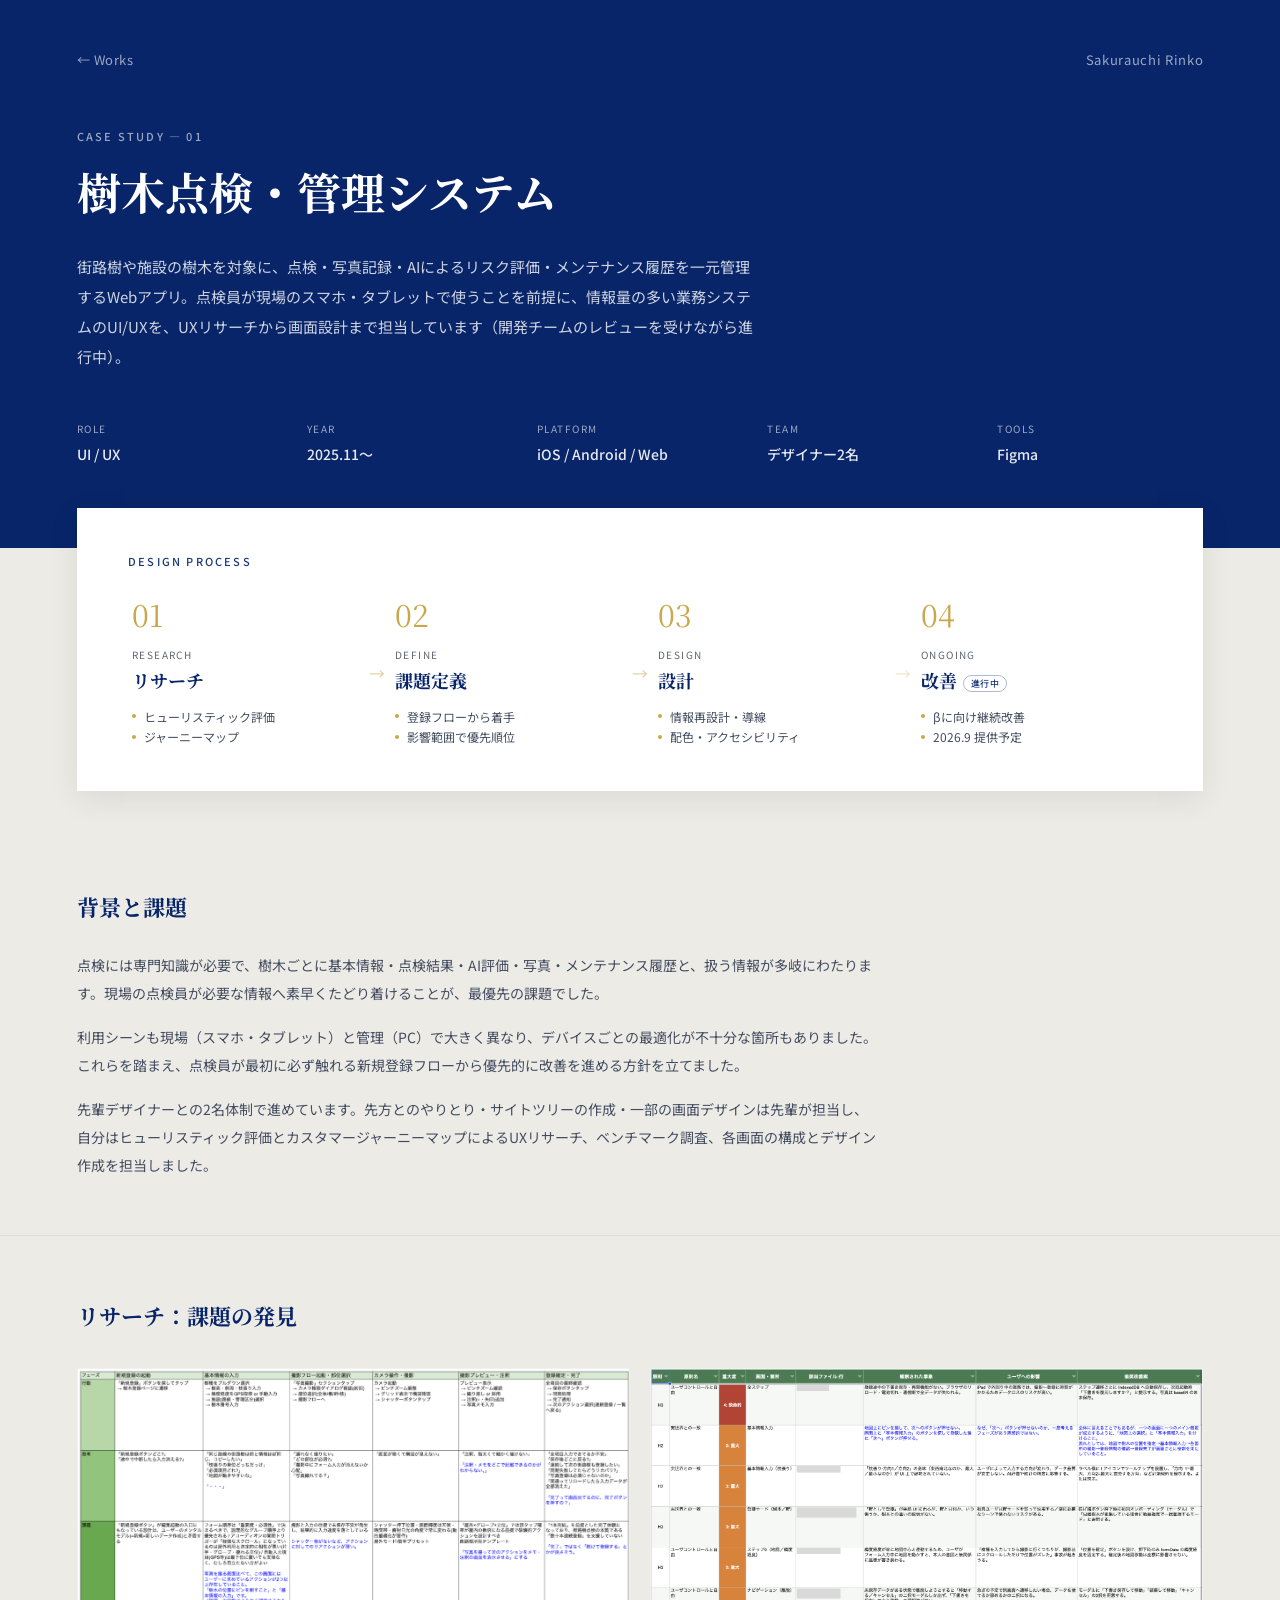
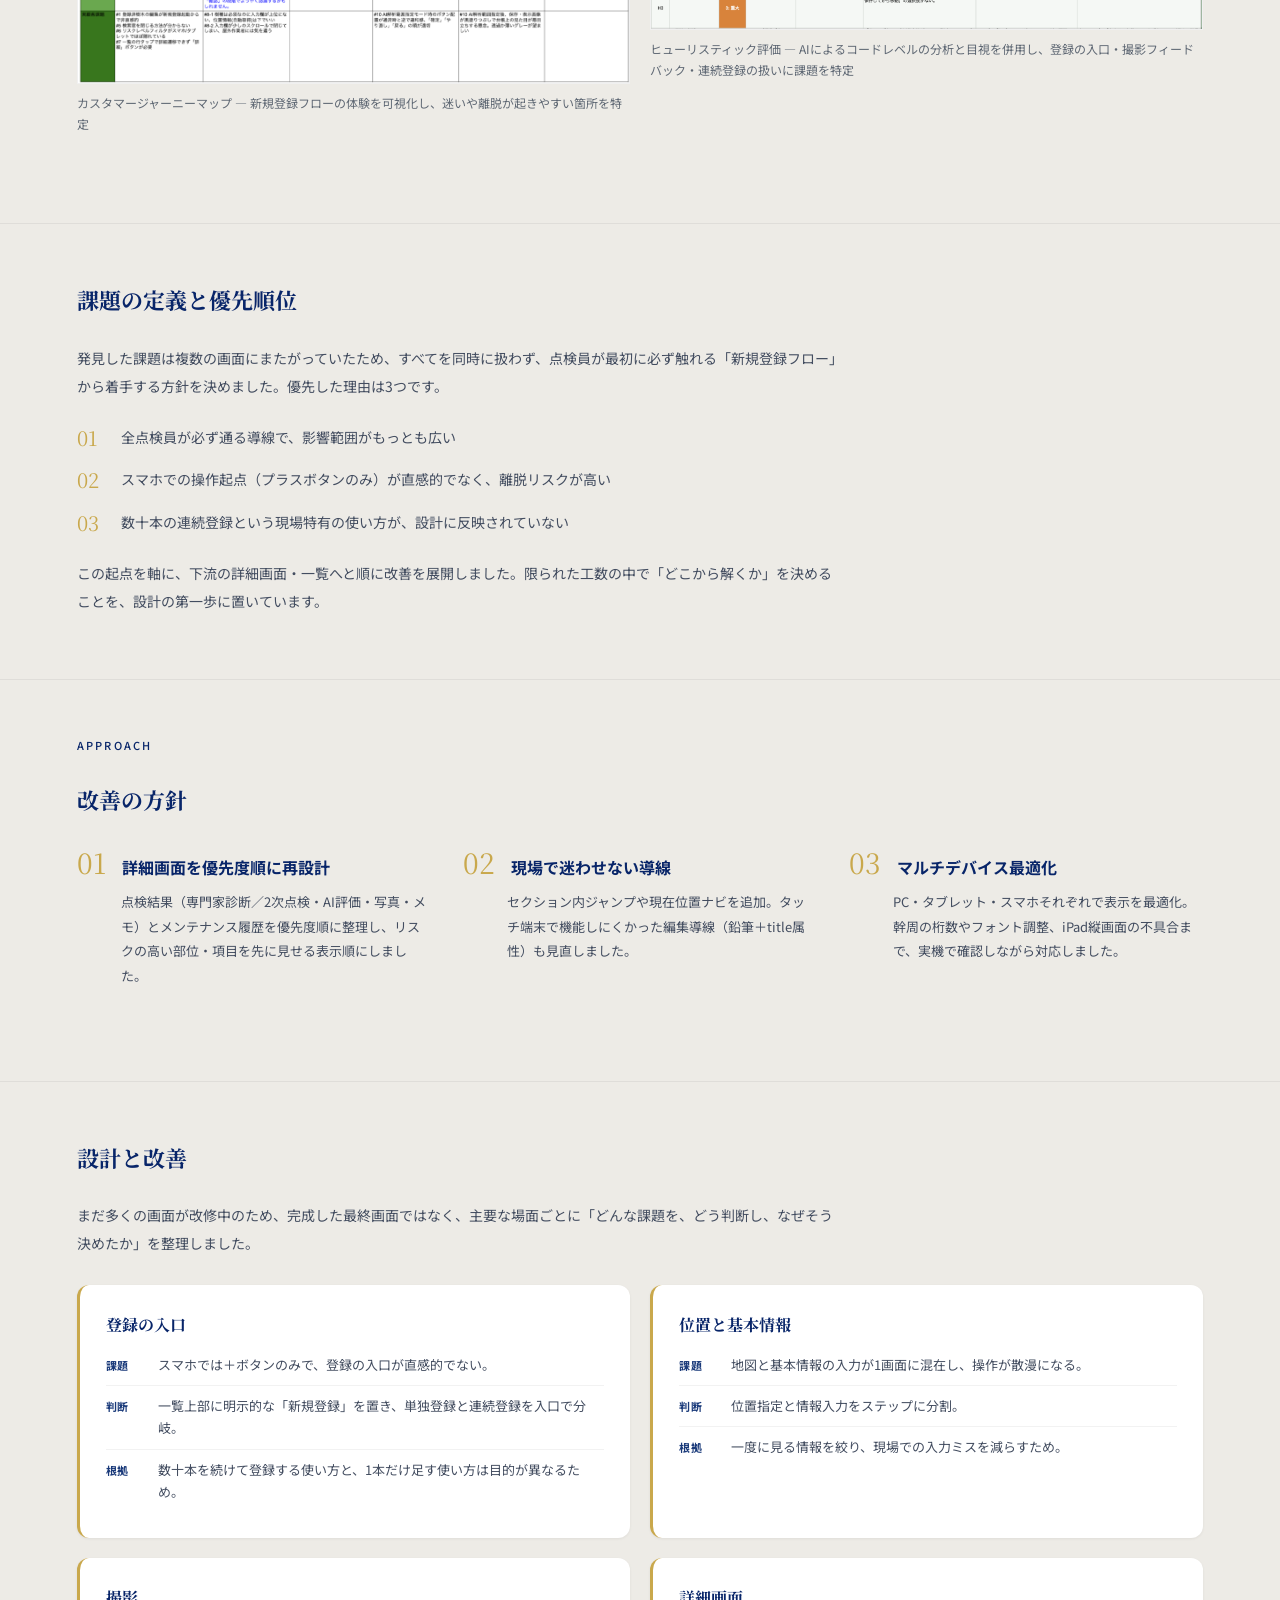
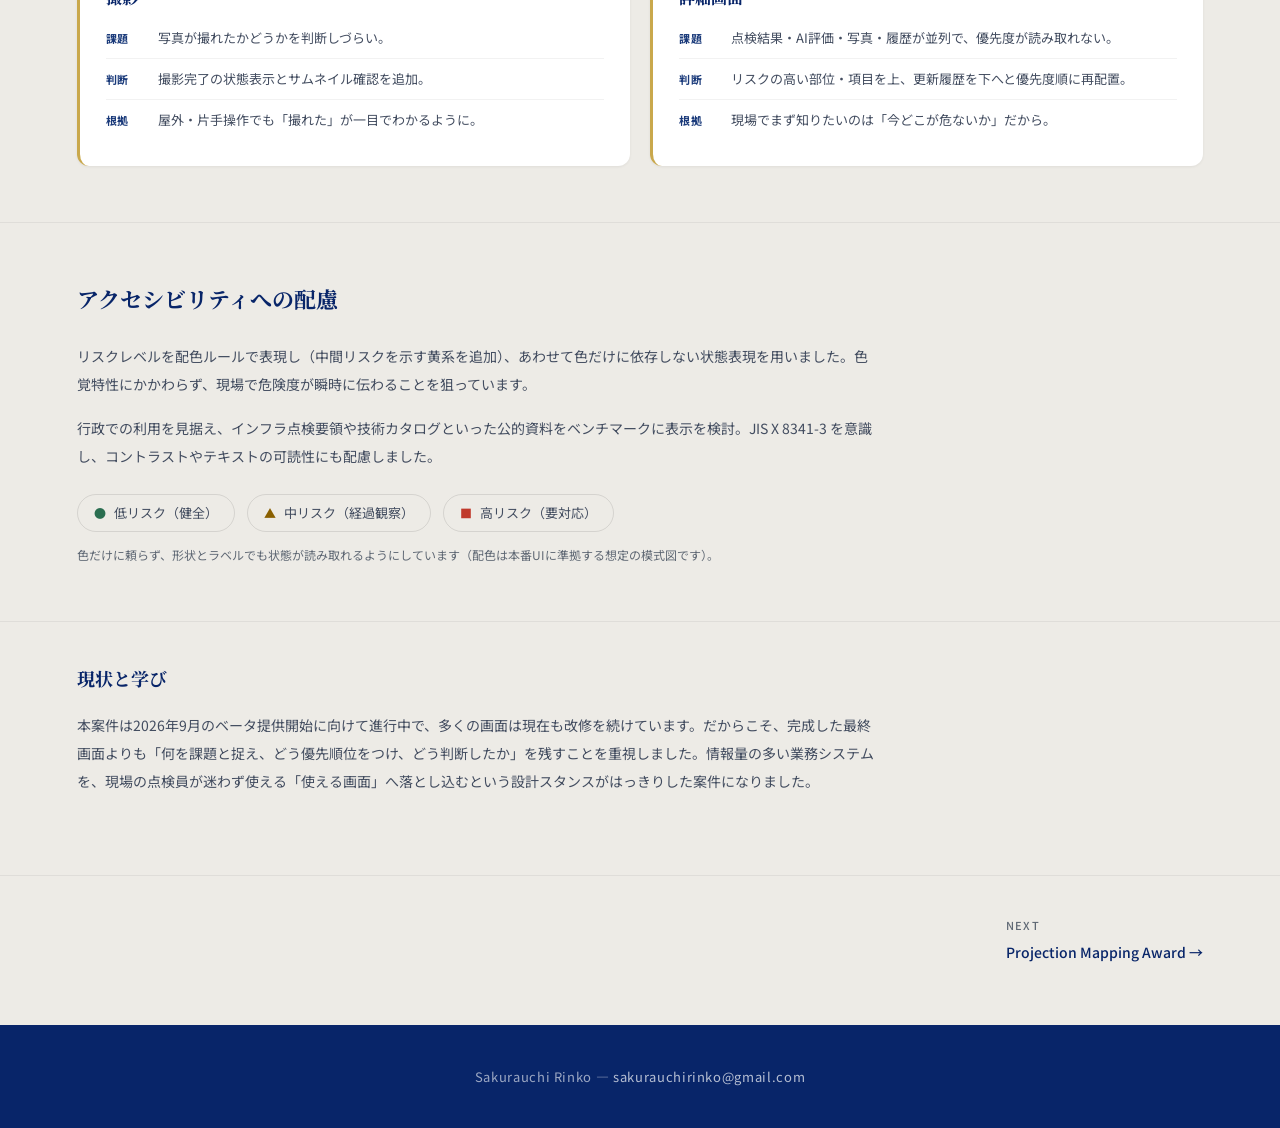
==== commit 692b771f: "Add role breakdown to case01 先輩デザイナーとの2名体制における担当範囲を明記。 あわせて概要文の「リサーチから設計判断まで一貫して担当」を 実際の担当範囲に合わせて「UX" ====
--- a/case01.html
+++ b/case01.html
@@ -134,12 +134,12 @@
 <section class="case-intro">
   <p class="case-intro__label">CASE STUDY — 01</p>
   <h1 class="case-intro__title">樹木点検・管理システム</h1>
-  <p class="case-intro__desc">街路樹や施設の樹木を対象に、点検・写真記録・AIによるリスク評価・メンテナンス履歴を一元管理するWebアプリ。点検員が現場のスマホ・タブレットで使うことを前提に、情報量の多い業務システムのUI/UXを、リサーチから設計判断まで一貫して担当しています（開発チームのレビューを受けながら進行中）。</p>
+  <p class="case-intro__desc">街路樹や施設の樹木を対象に、点検・写真記録・AIによるリスク評価・メンテナンス履歴を一元管理するWebアプリ。点検員が現場のスマホ・タブレットで使うことを前提に、情報量の多い業務システムのUI/UXを、UXリサーチから画面設計まで担当しています（開発チームのレビューを受けながら進行中）。</p>
   <div class="case-intro__meta">
     <div><p class="case-meta__label">ROLE</p><p class="case-meta__value">UI / UX</p></div>
     <div><p class="case-meta__label">YEAR</p><p class="case-meta__value">2025.11〜</p></div>
     <div><p class="case-meta__label">PLATFORM</p><p class="case-meta__value">iOS / Android / Web</p></div>
-    <div><p class="case-meta__label">TEAM</p><p class="case-meta__value">デザイン担当</p></div>
+    <div><p class="case-meta__label">TEAM</p><p class="case-meta__value">デザイナー2名</p></div>
     <div><p class="case-meta__label">TOOLS</p><p class="case-meta__value">Figma</p></div>
   </div>
 </section>
@@ -197,6 +197,7 @@
     <div class="overview__text">
       <p>点検には専門知識が必要で、樹木ごとに基本情報・点検結果・AI評価・写真・メンテナンス履歴と、扱う情報が多岐にわたります。現場の点検員が必要な情報へ素早くたどり着けることが、最優先の課題でした。</p>
       <p>利用シーンも現場（スマホ・タブレット）と管理（PC）で大きく異なり、デバイスごとの最適化が不十分な箇所もありました。これらを踏まえ、点検員が最初に必ず触れる新規登録フローから優先的に改善を進める方針を立てました。</p>
+      <p>先輩デザイナーとの2名体制で進めています。先方とのやりとり・サイトツリーの作成・一部の画面デザインは先輩が担当し、自分はヒューリスティック評価とカスタマージャーニーマップによるUXリサーチ、ベンチマーク調査、各画面の構成とデザイン作成を担当しました。</p>
     </div>
   </div>
 </section>
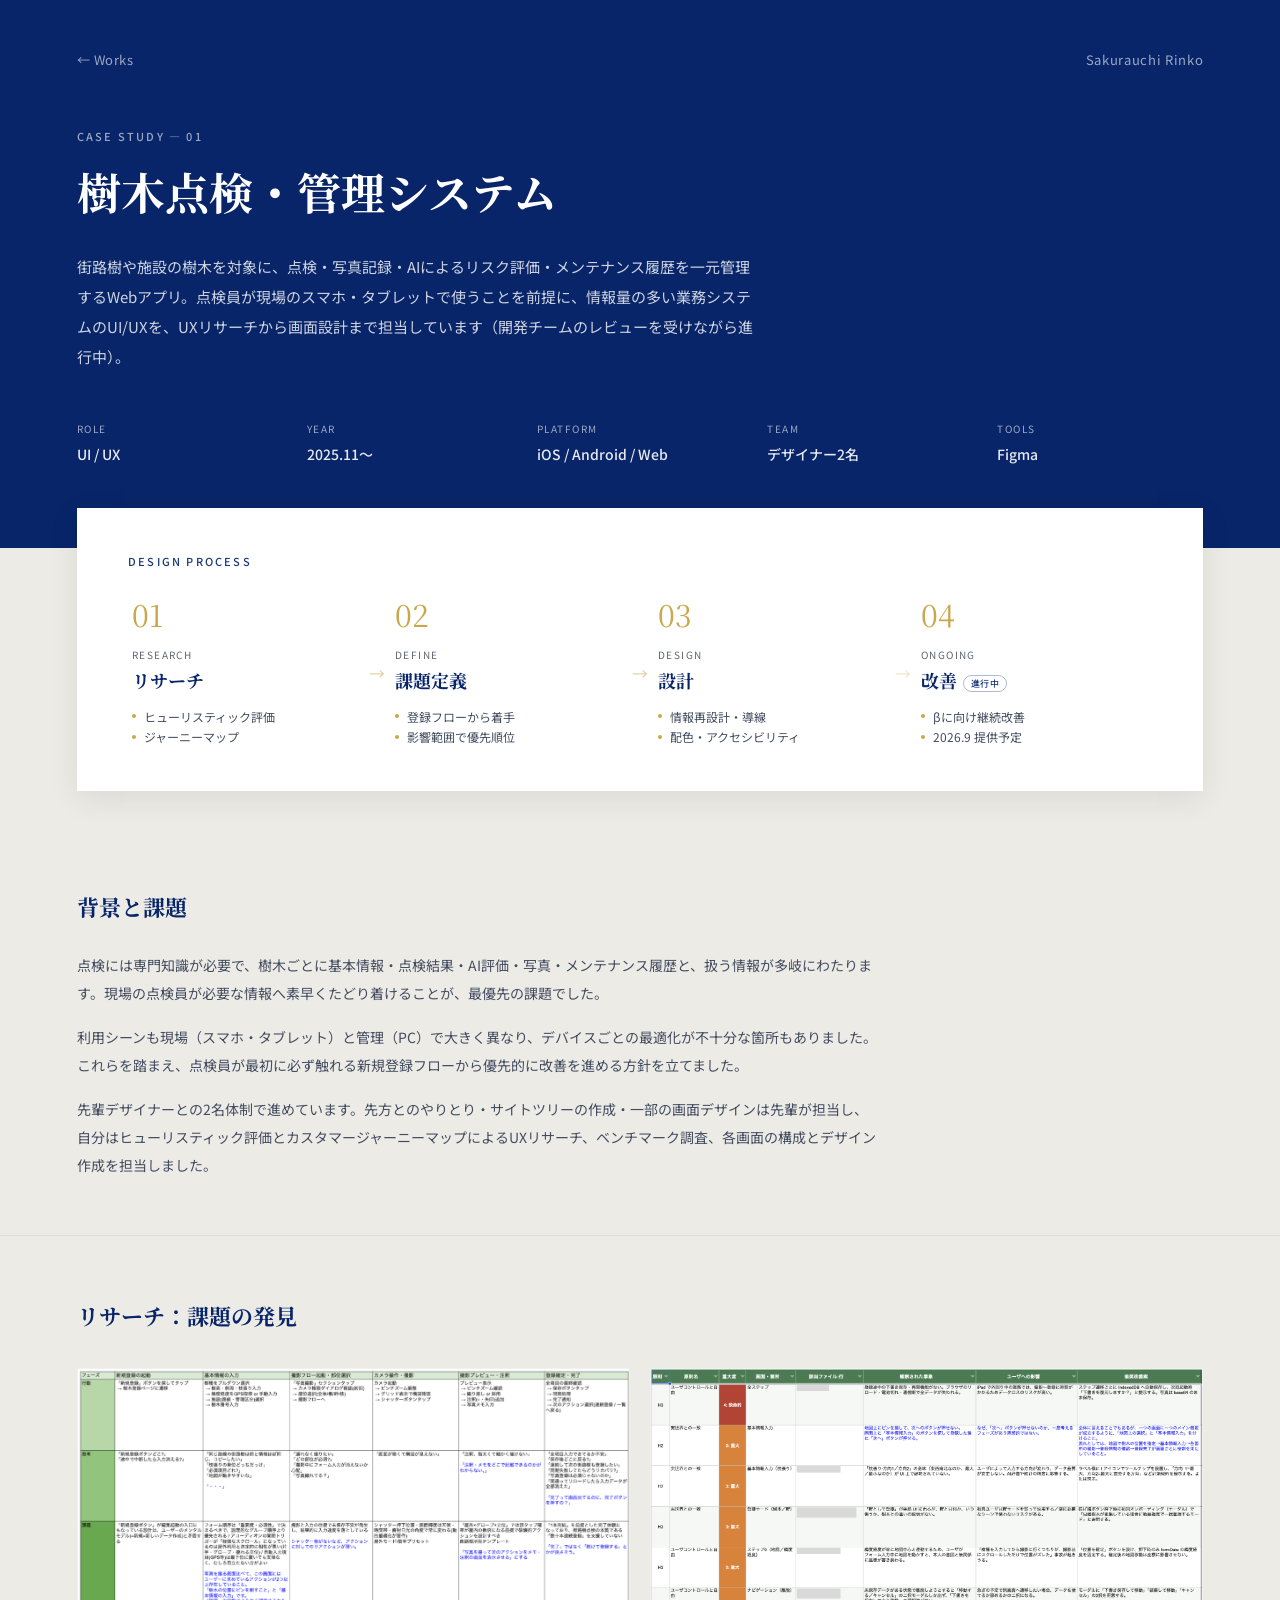
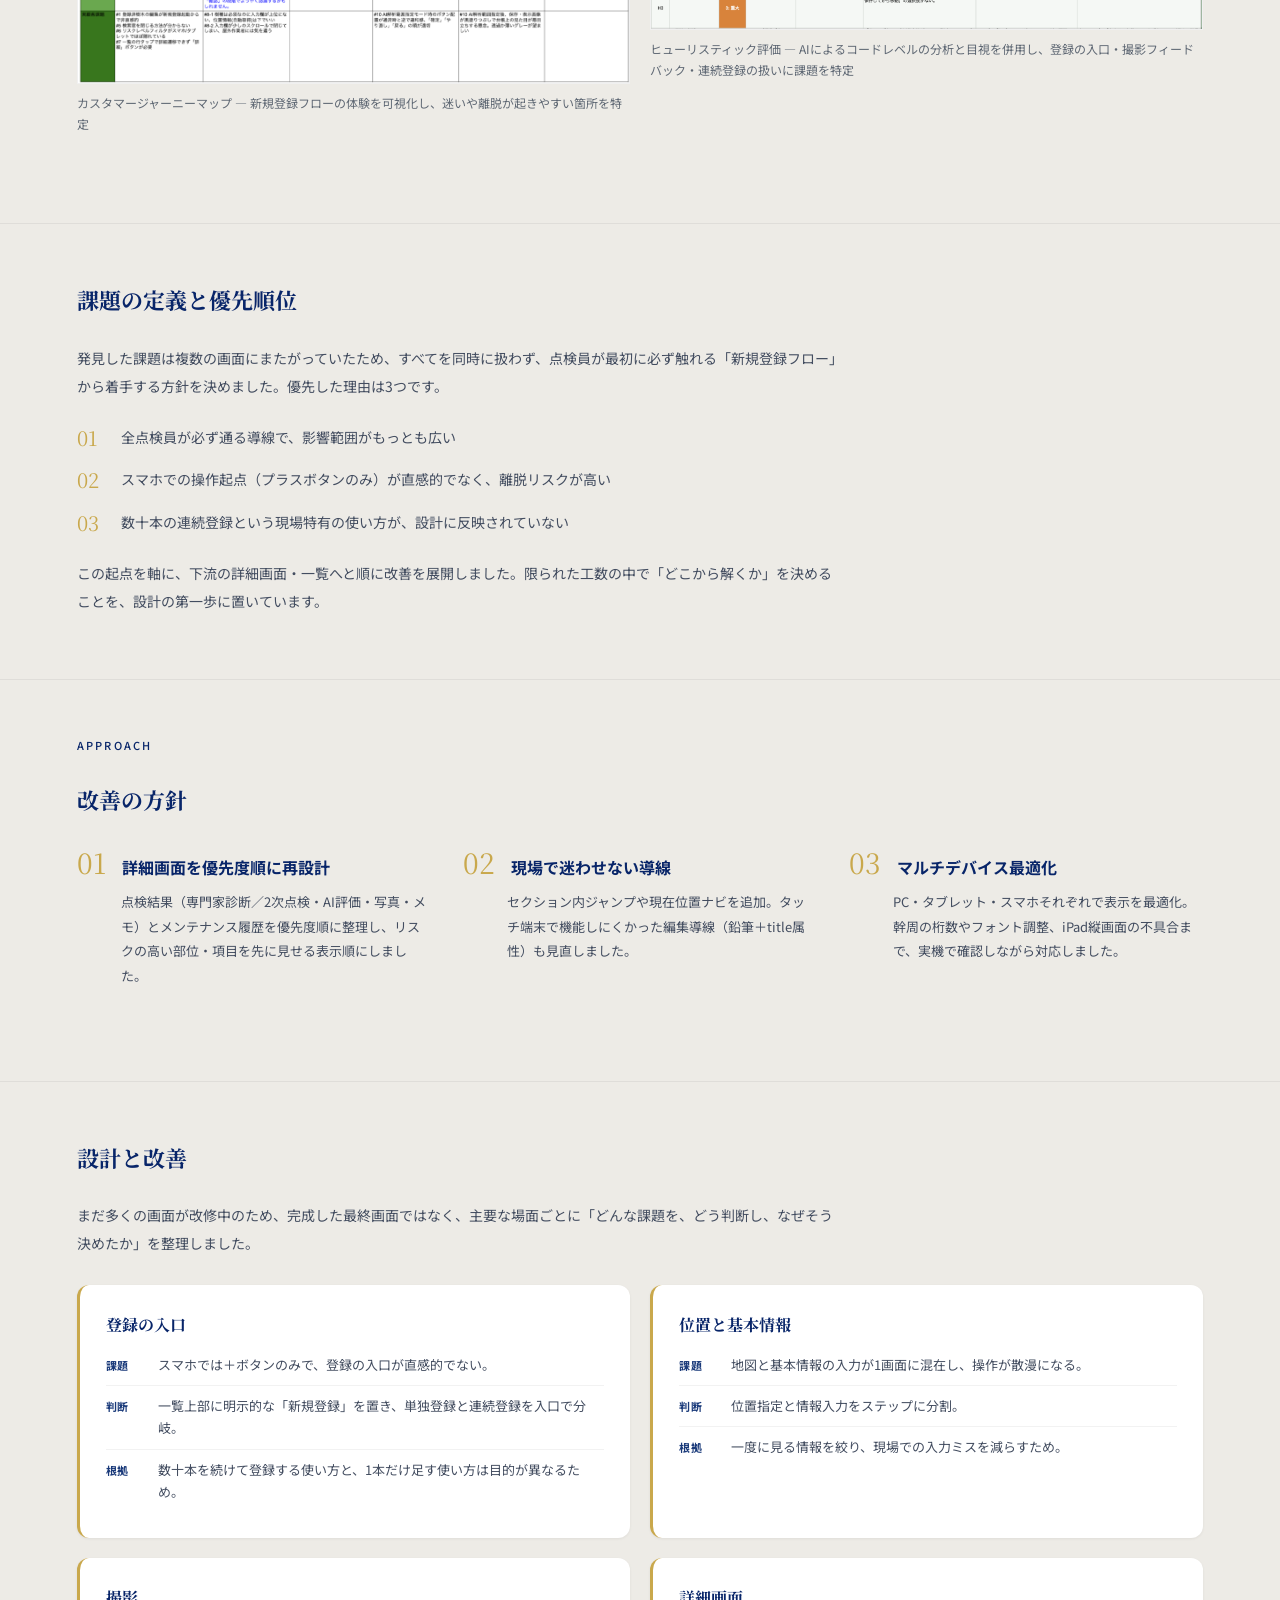
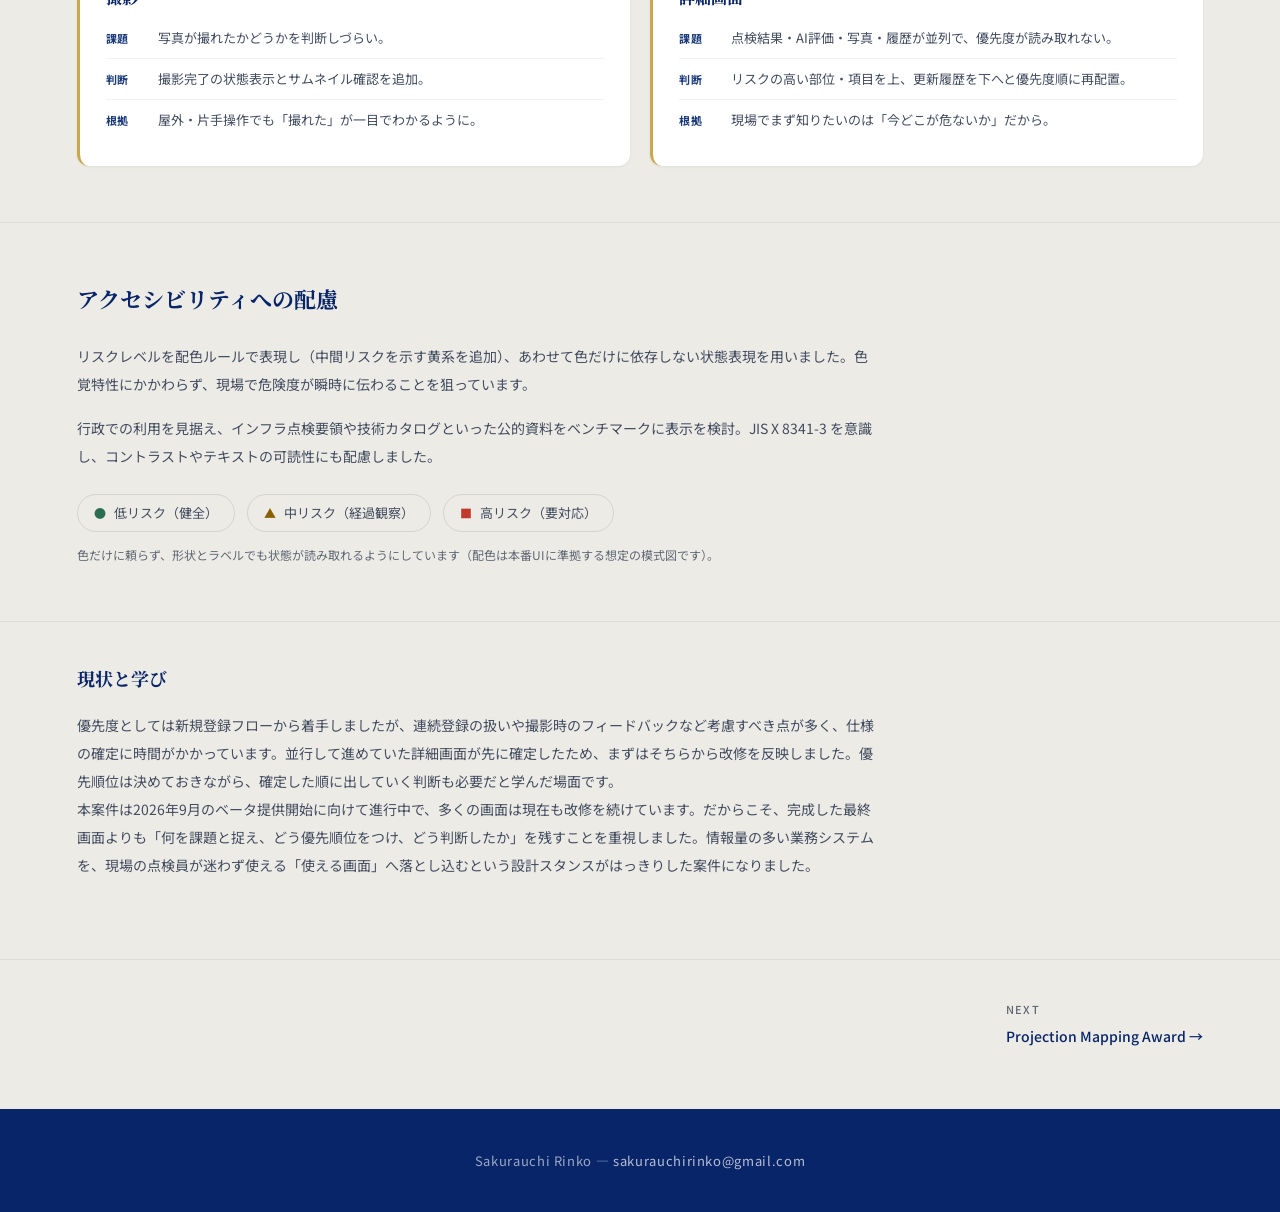
==== commit a86c97ff: "Add note on delivery order to case01 新規登録フローを優先しつつ、仕様確定に時間を要したため 詳細画面が先に確定した経緯を追記。  Co-Authored-By: " ====
--- a/case01.html
+++ b/case01.html
@@ -325,6 +325,7 @@
 <!-- 09 現状と学び -->
 <section class="case-results">
   <h2 class="results__heading">現状と学び</h2>
+  <p class="results__text">優先度としては新規登録フローから着手しましたが、連続登録の扱いや撮影時のフィードバックなど考慮すべき点が多く、仕様の確定に時間がかかっています。並行して進めていた詳細画面が先に確定したため、まずはそちらから改修を反映しました。優先順位は決めておきながら、確定した順に出していく判断も必要だと学んだ場面です。</p>
   <p class="results__text">本案件は2026年9月のベータ提供開始に向けて進行中で、多くの画面は現在も改修を続けています。だからこそ、完成した最終画面よりも「何を課題と捉え、どう優先順位をつけ、どう判断したか」を残すことを重視しました。情報量の多い業務システムを、現場の点検員が迷わず使える「使える画面」へ落とし込むという設計スタンスがはっきりした案件になりました。</p>
 </section>
 
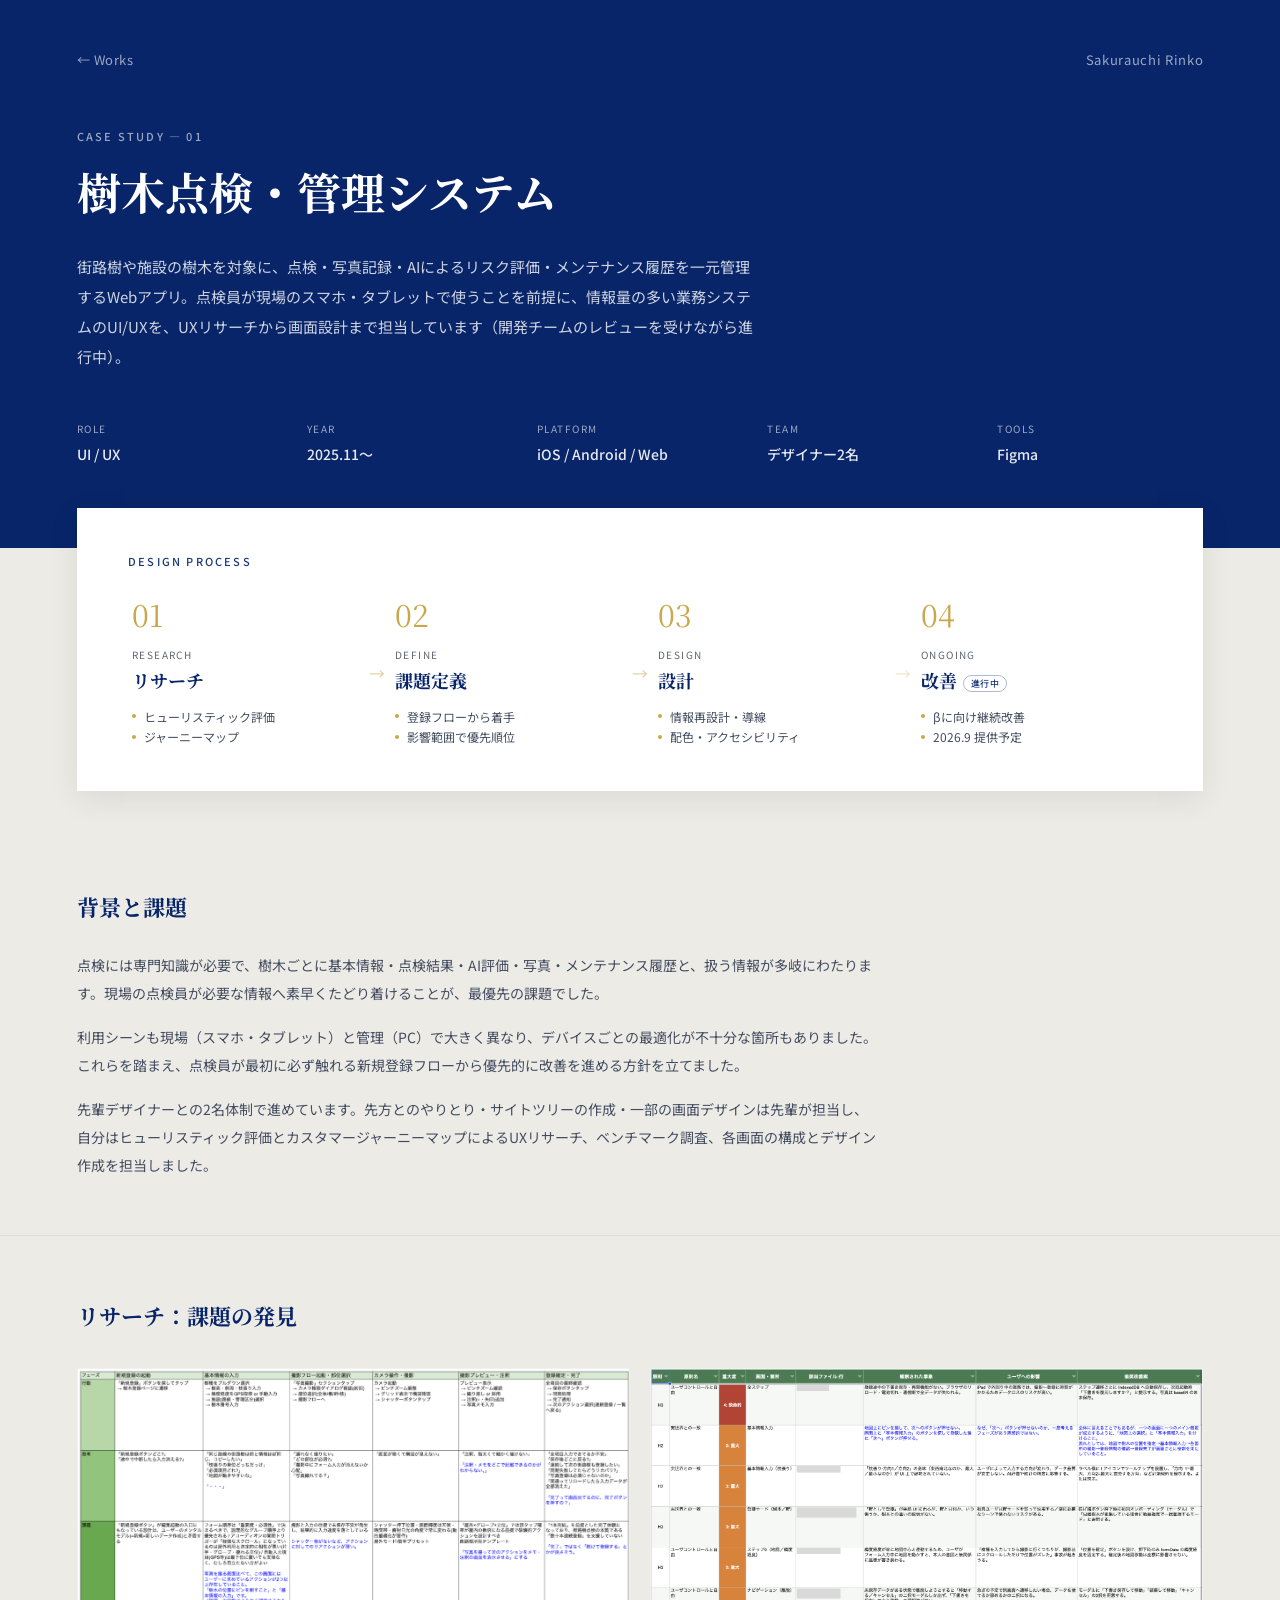
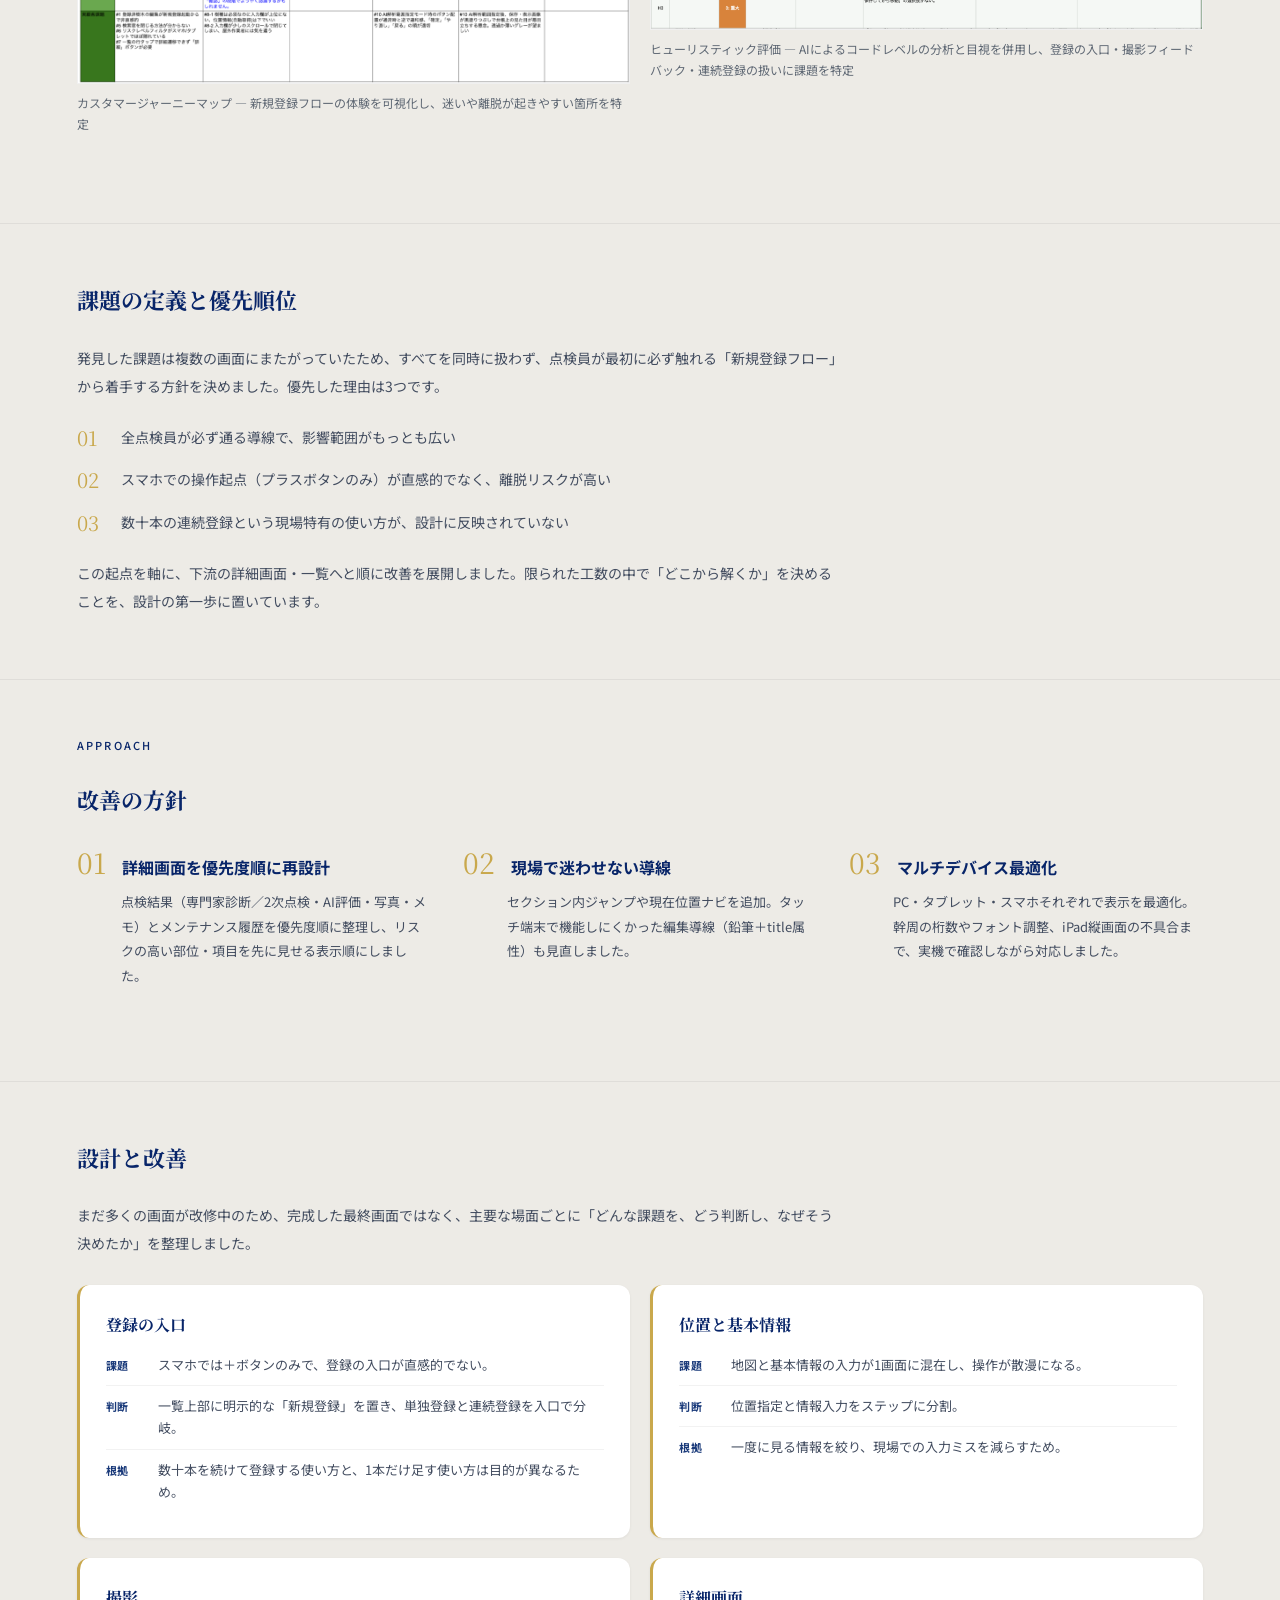
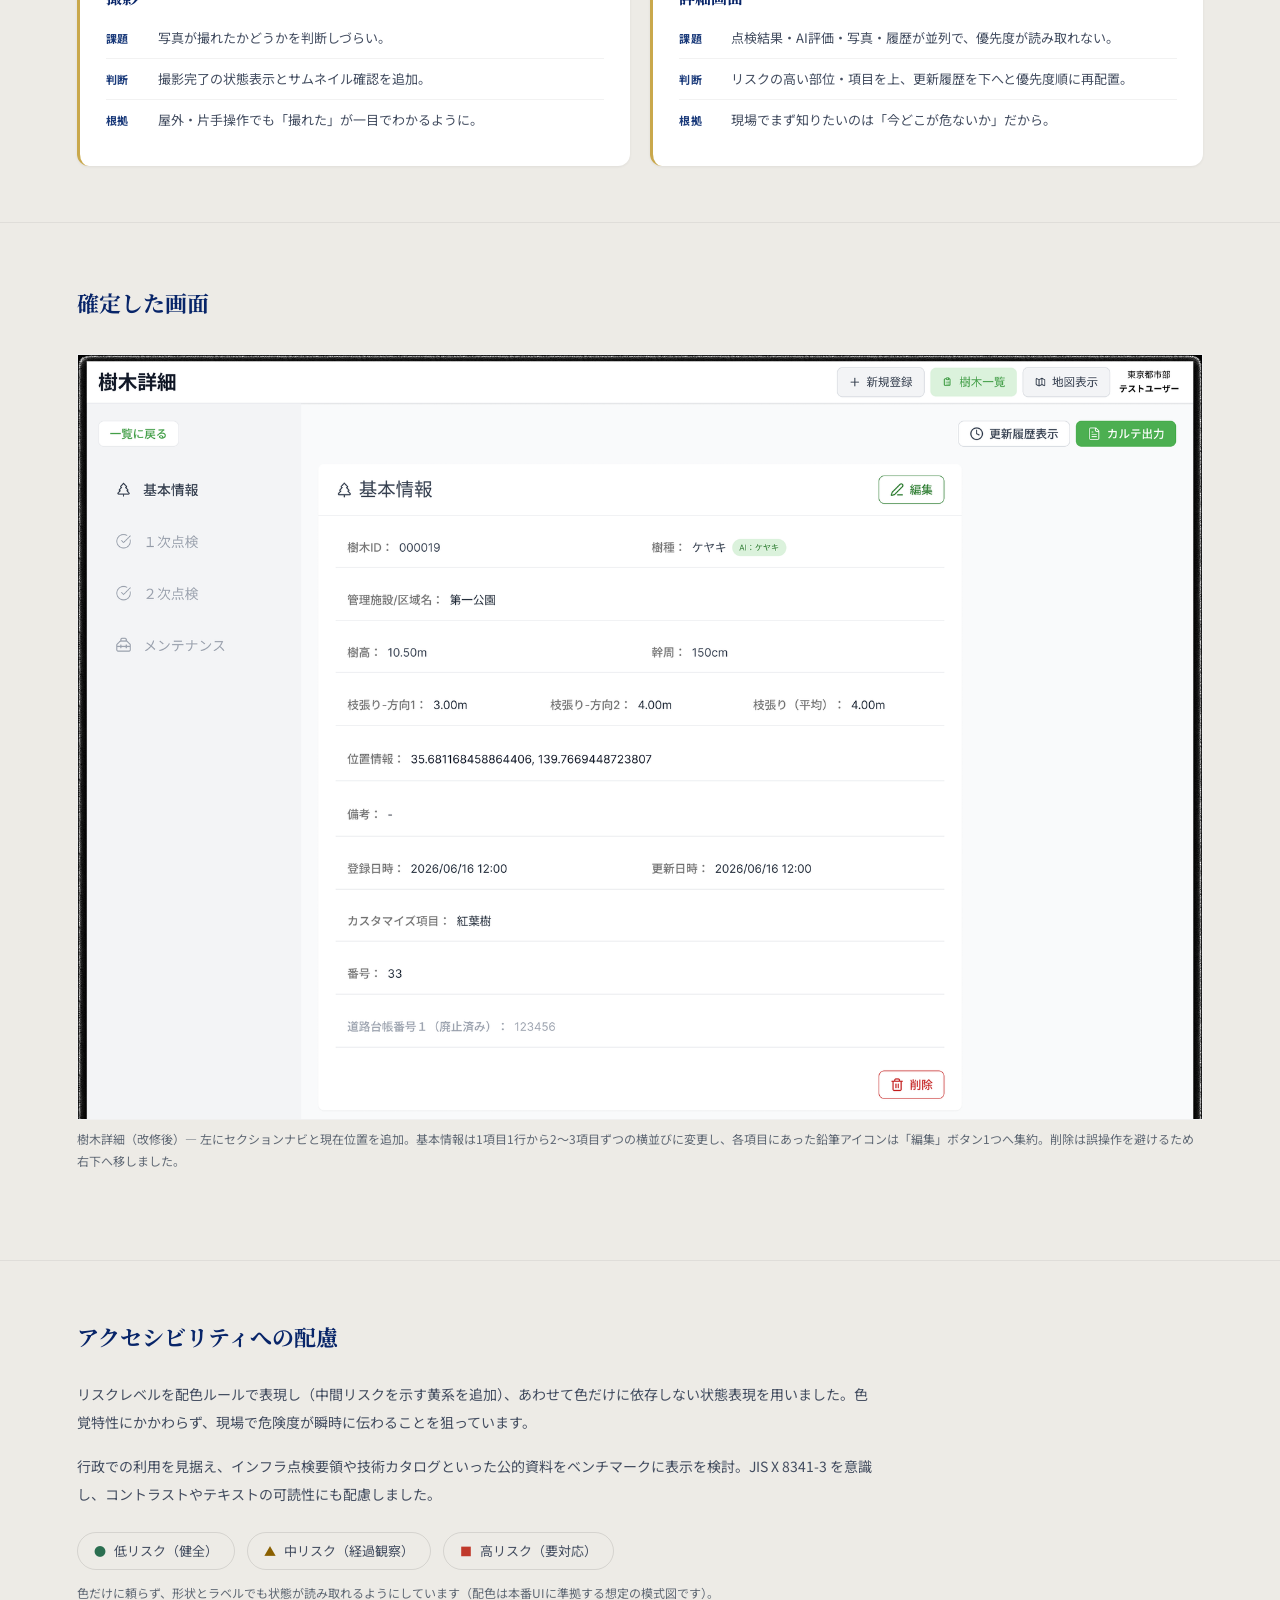
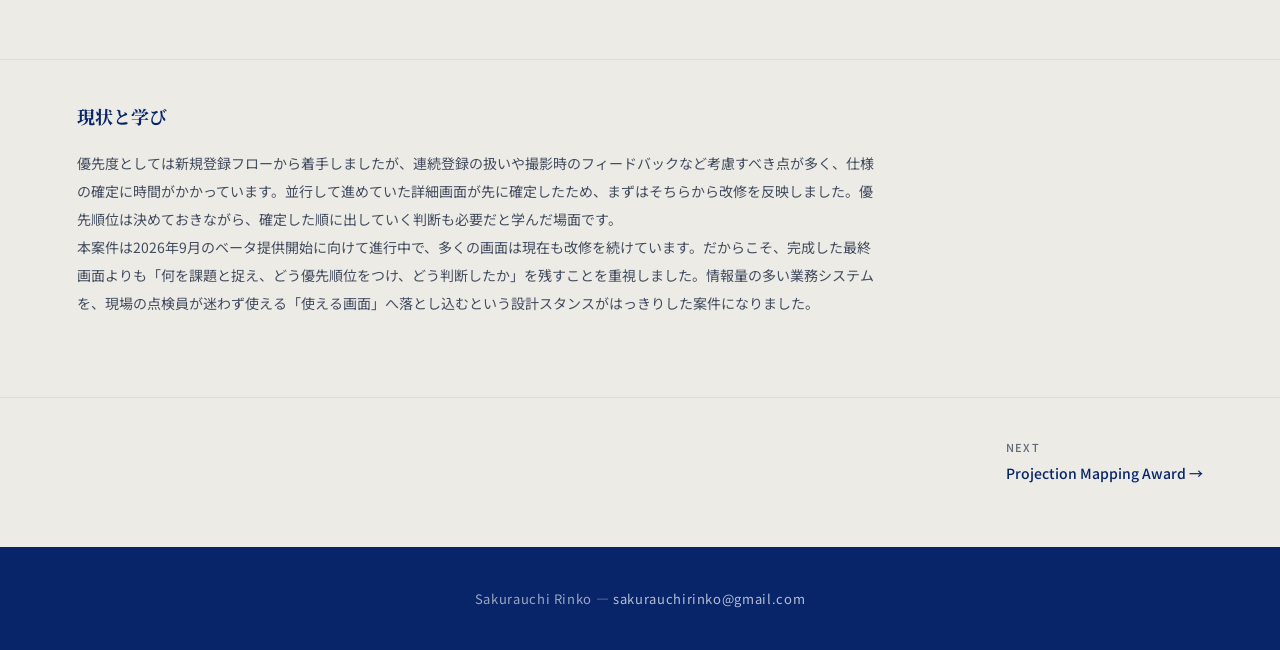
==== commit b46f2fd3: "Add finalized detail screen to case01 改修が確定した樹木詳細画面（基本情報セクション）を掲載。 セクションナビの追加、項目の横並び化、編集導線のボタン集約、 削除" ====
--- a/case01.html
+++ b/case01.html
@@ -305,6 +305,17 @@
   </div>
 </section>
 
+<!-- 07-b 確定した画面 -->
+<section class="case-screens">
+  <h2 class="screens__heading">確定した画面</h2>
+  <div class="screens__grid">
+    <div class="screen-item">
+      <div class="screen-item__img screen-item__img--landscape"><img src="images/case01-detail-after.png" alt="樹木詳細画面 — 左にセクションナビ、基本情報を2〜3項目ずつ横並びに配置し、編集導線をボタンに集約した状態"></div>
+      <p class="screen-item__caption">樹木詳細（改修後）— 左にセクションナビと現在位置を追加。基本情報は1項目1行から2〜3項目ずつの横並びに変更し、各項目にあった鉛筆アイコンは「編集」ボタン1つへ集約。削除は誤操作を避けるため右下へ移しました。</p>
+    </div>
+  </div>
+</section>
+
 <!-- 08 アクセシビリティへの配慮 -->
 <section class="cs-block">
   <div class="cs-block__inner">
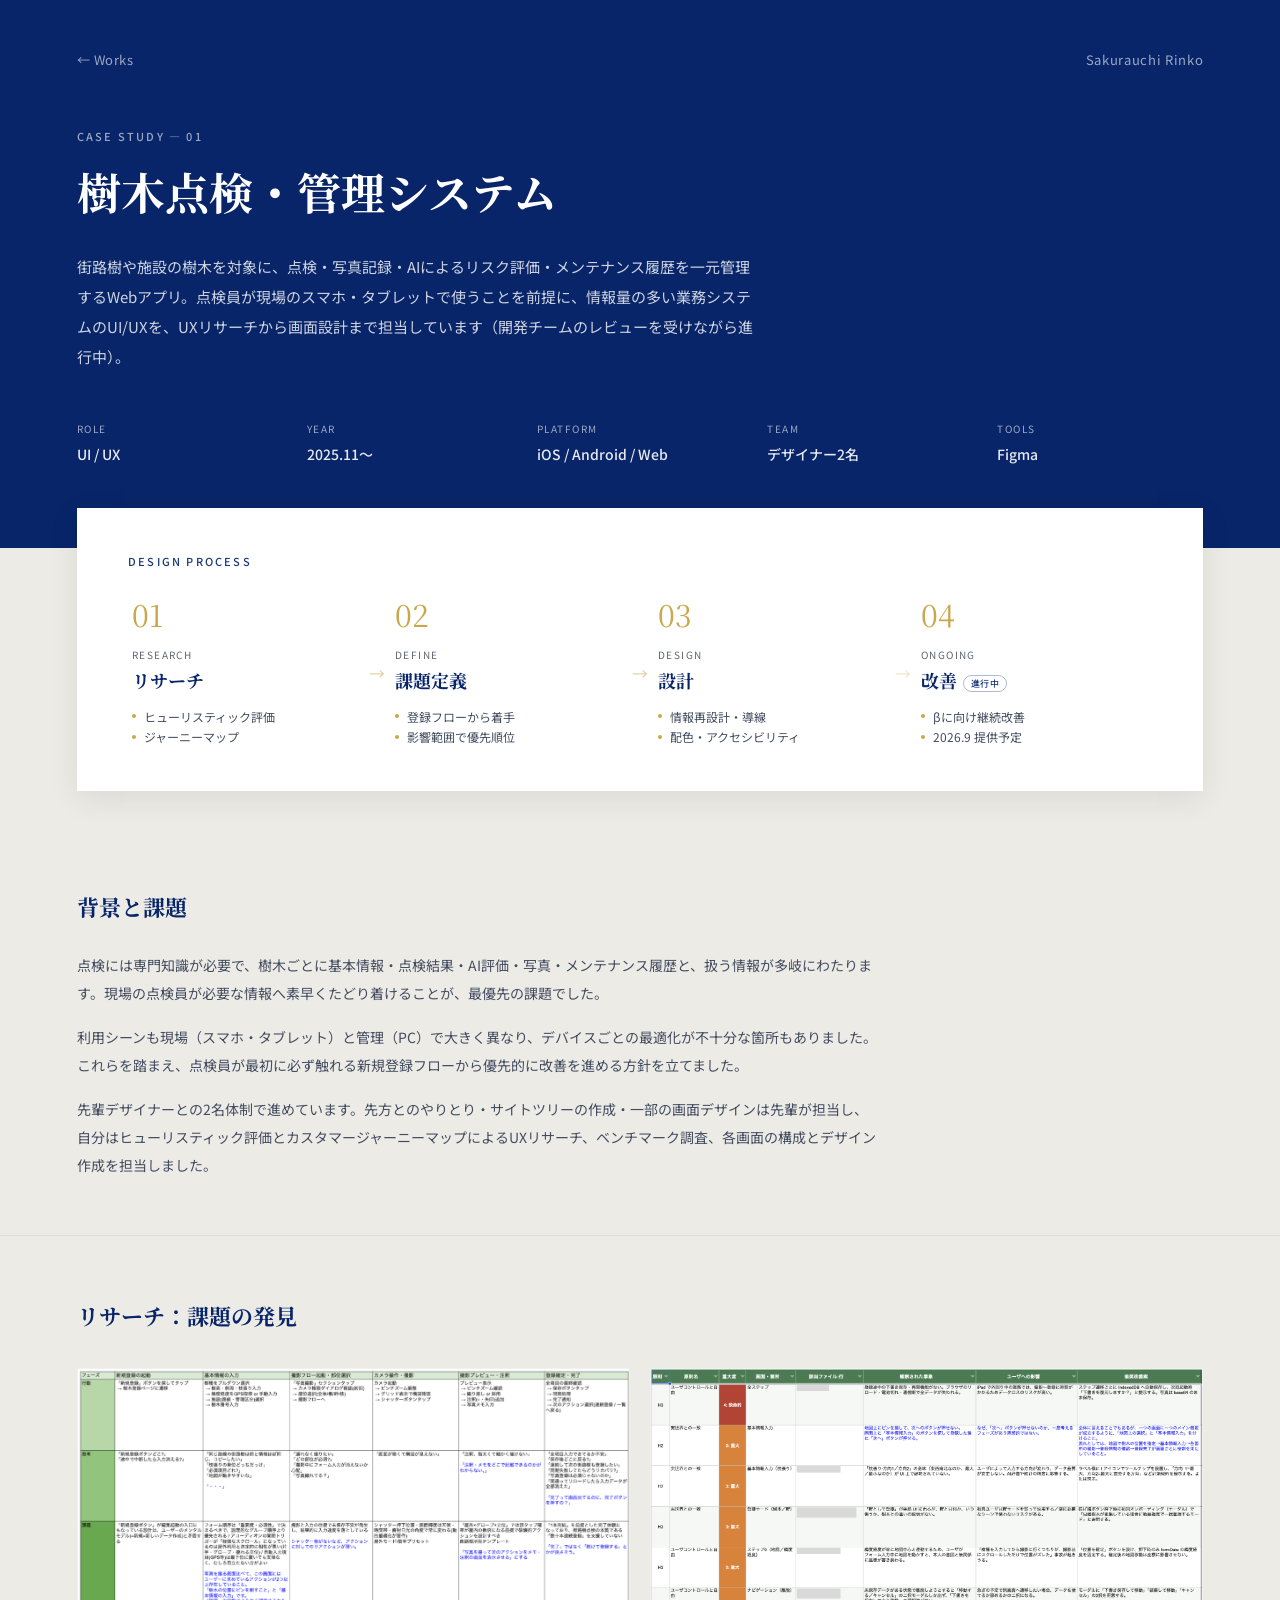
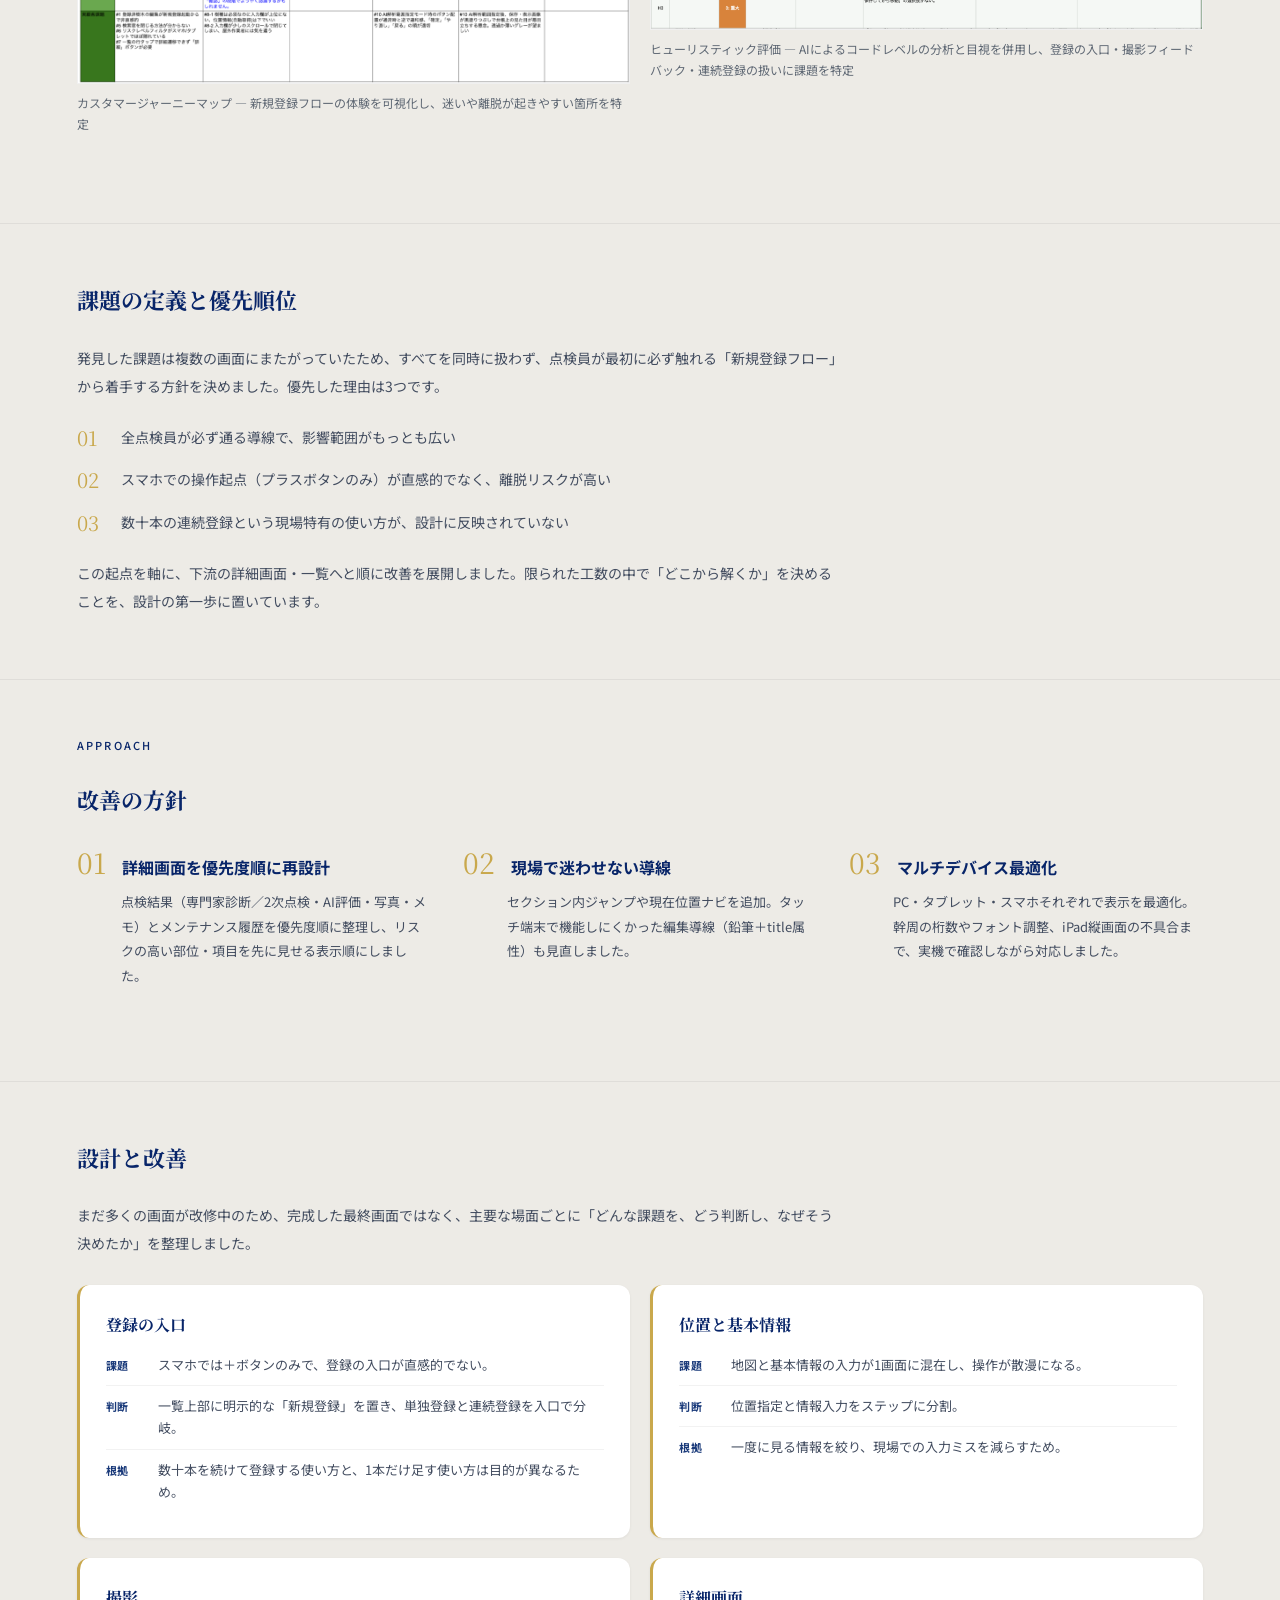
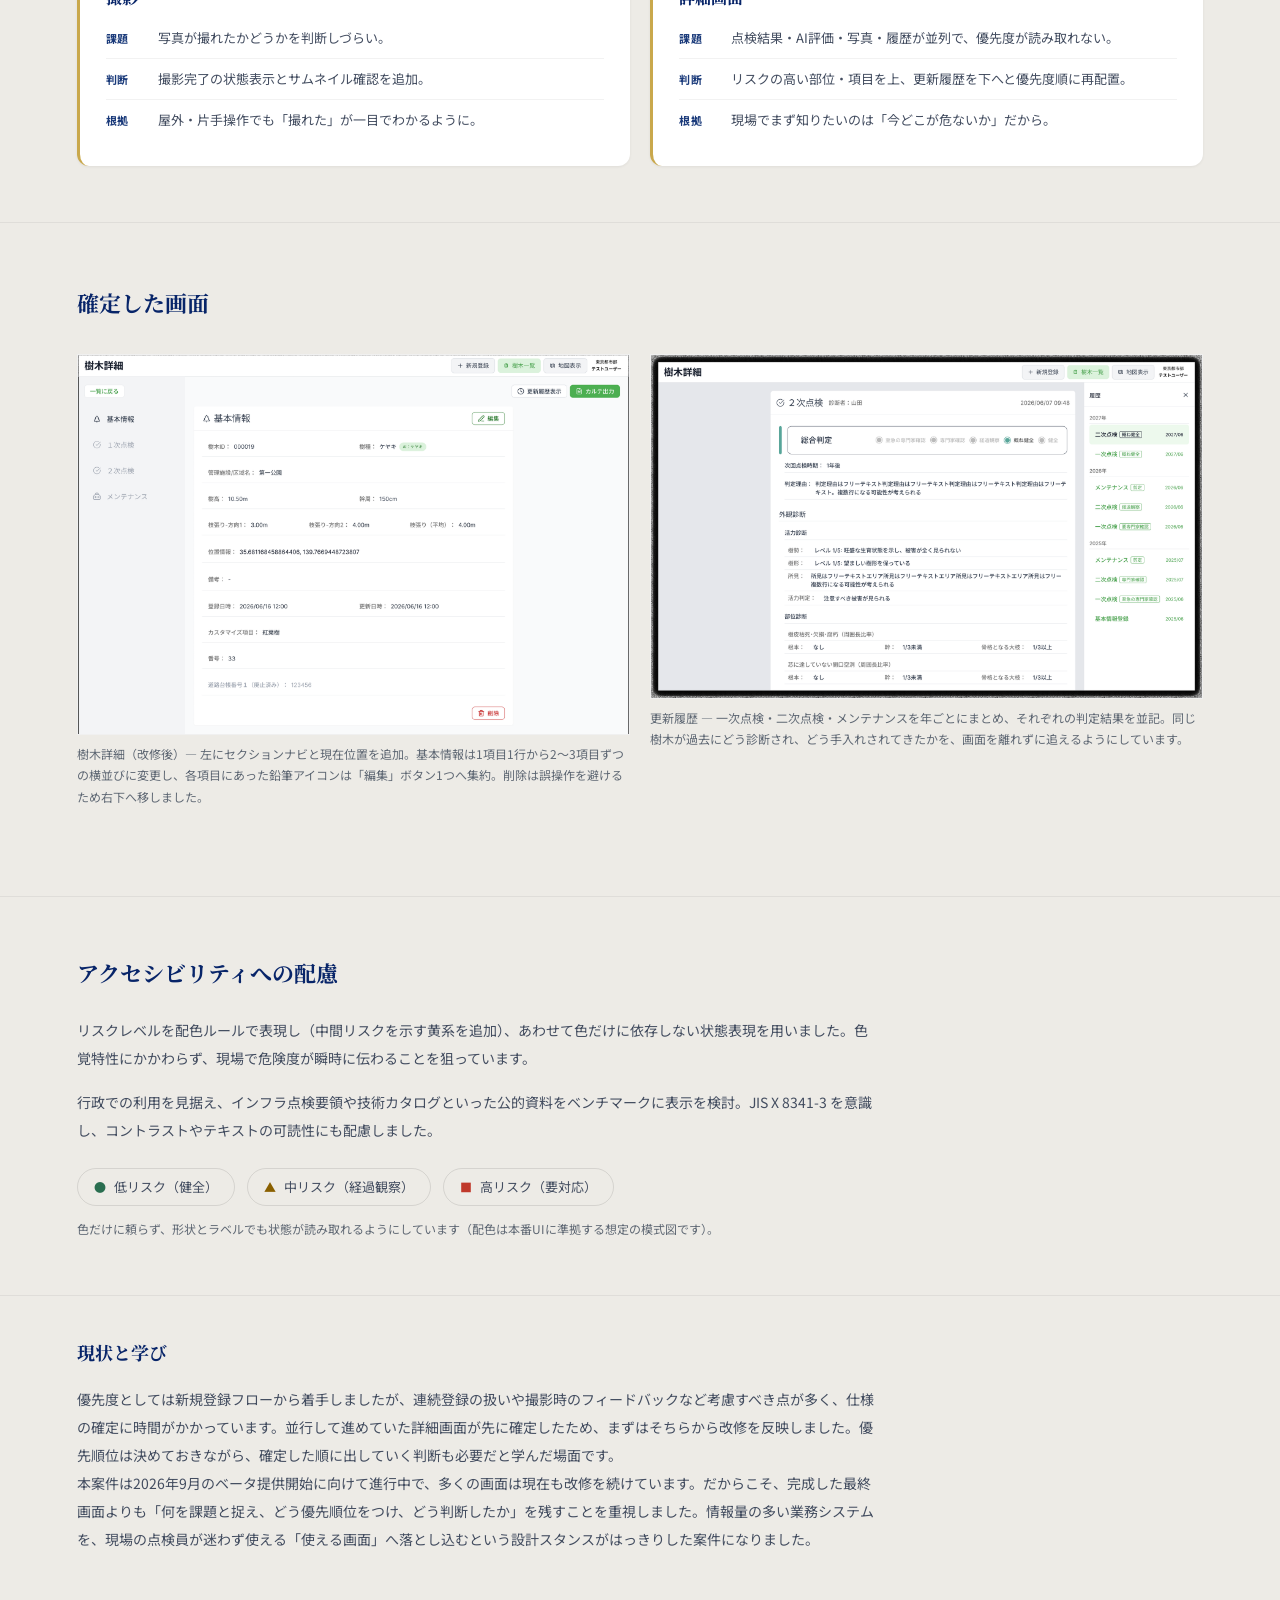
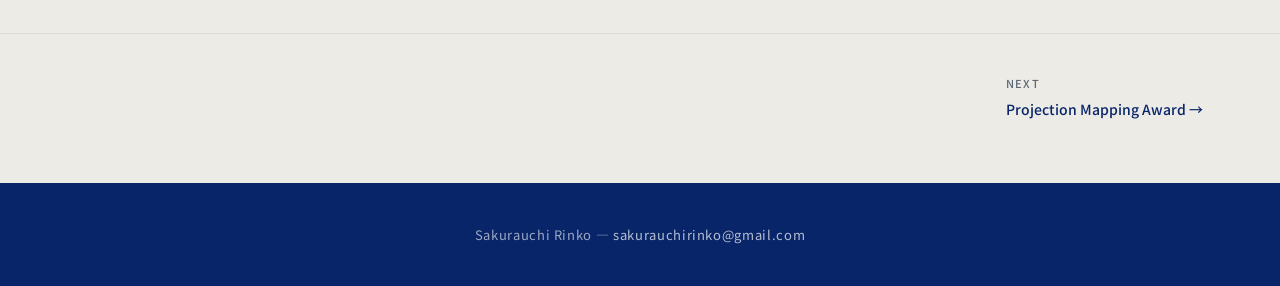
==== commit ba505f7d: "Add update history screen to case01 更新履歴パネル（年ごとの点検・メンテナンス一覧）を追加。 あわせて詳細画面の画像を差し替え、サイト用に最適化。  Co-Auth" ====
--- a/case01.html
+++ b/case01.html
@@ -313,6 +313,10 @@
       <div class="screen-item__img screen-item__img--landscape"><img src="images/case01-detail-after.png" alt="樹木詳細画面 — 左にセクションナビ、基本情報を2〜3項目ずつ横並びに配置し、編集導線をボタンに集約した状態"></div>
       <p class="screen-item__caption">樹木詳細（改修後）— 左にセクションナビと現在位置を追加。基本情報は1項目1行から2〜3項目ずつの横並びに変更し、各項目にあった鉛筆アイコンは「編集」ボタン1つへ集約。削除は誤操作を避けるため右下へ移しました。</p>
     </div>
+    <div class="screen-item">
+      <div class="screen-item__img screen-item__img--landscape"><img src="images/case01-history.png" alt="更新履歴パネル — 一次点検・二次点検・メンテナンスを年ごとにまとめ、判定結果を並記した一覧"></div>
+      <p class="screen-item__caption">更新履歴 — 一次点検・二次点検・メンテナンスを年ごとにまとめ、それぞれの判定結果を並記。同じ樹木が過去にどう診断され、どう手入れされてきたかを、画面を離れずに追えるようにしています。</p>
+    </div>
   </div>
 </section>
 
